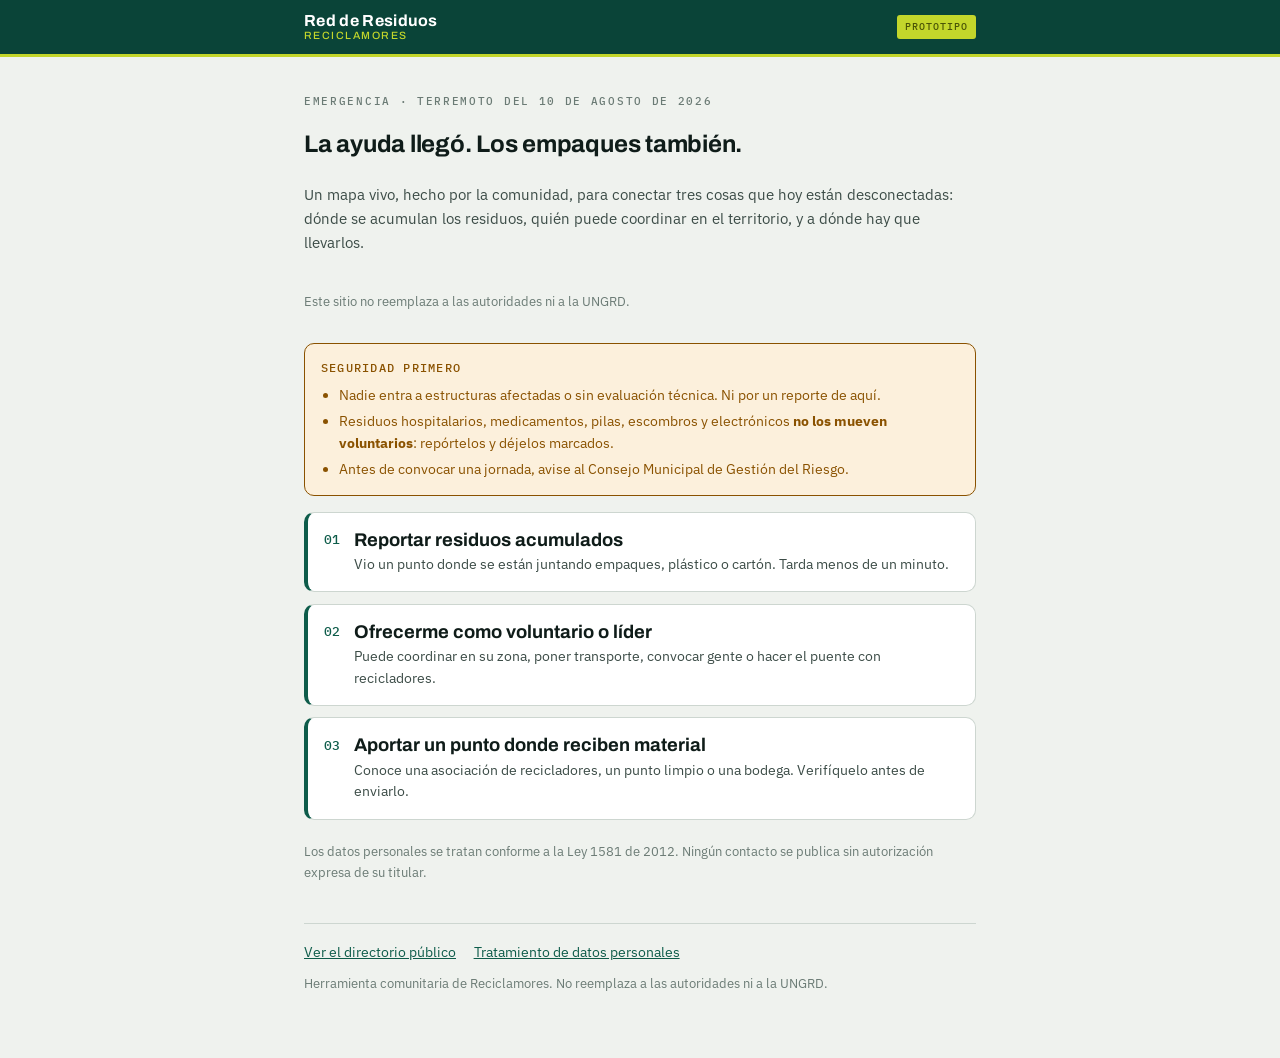
==== index.html @ b5115364 "Arreglar el acceso de los moderadores, y que la pagina pinte sin esperar a Google Nadie podia entrar" ====
<!doctype html>
<html lang="es">
<head>
<meta charset="utf-8">
<meta name="viewport" content="width=device-width, initial-scale=1">
<title>Red de Residuos</title>
<meta name="description" content="Reportar residuos acumulados tras el terremoto, ofrecerse como voluntario o aportar un punto donde reciben material. Chocó y departamentos vecinos.">
<meta name="color-scheme" content="light dark">
<link rel="preconnect" href="https://fonts.googleapis.com">
<link rel="preconnect" href="https://fonts.gstatic.com" crossorigin>
<!-- Las tipografías se cargan sin bloquear el pintado. Un <link rel=stylesheet>
     normal detiene la página hasta que responde el servidor de Google: medido
     con ese servidor inalcanzable, la pantalla se quedaba en blanco 12,5 s. En
     zona de emergencia con mala señal eso es una página muerta. Con media=print
     el navegador la baja en segundo plano y `onload` la activa al llegar; si no
     llega nunca, se ve con la tipografía del sistema y todo funciona igual. -->
<link rel="preload" as="style" href="https://fonts.googleapis.com/css2?family=Archivo:wght@500;600;700&family=IBM+Plex+Mono:wght@400;500&family=IBM+Plex+Sans:wght@400;500;600&display=swap">
<link rel="stylesheet" media="print" onload="this.media='all';this.onload=null"
      href="https://fonts.googleapis.com/css2?family=Archivo:wght@500;600;700&family=IBM+Plex+Mono:wght@400;500&family=IBM+Plex+Sans:wght@400;500;600&display=swap">
<noscript><link rel="stylesheet" href="https://fonts.googleapis.com/css2?family=Archivo:wght@500;600;700&family=IBM+Plex+Mono:wght@400;500&family=IBM+Plex+Sans:wght@400;500;600&display=swap"></noscript>
<link rel="stylesheet" href="estilos.css">
</head>
<body>

<header class="top">
  <div class="top-in">
    <div class="mark">Red de Residuos<span>Reciclamores</span></div>
    <div class="proto">Prototipo</div>
  </div>
</header>

<div class="wrap">

<!-- ============ HOME ============ -->
<section id="home" class="view on">
  <div class="intro">
    <p class="eyebrow">Emergencia · Terremoto del 10 de agosto de 2026</p>
    <h1>La ayuda llegó. Los empaques también.</h1>
    <p class="lede">Un mapa vivo, hecho por la comunidad, para conectar tres cosas que hoy están
      desconectadas: dónde se acumulan los residuos, quién puede coordinar en el territorio,
      y a dónde hay que llevarlos.</p>
    <p class="fine">Este sitio no reemplaza a las autoridades ni a la UNGRD.</p>
  </div>

  <div class="note note-warn" style="margin-bottom:1rem">
    <h3>Seguridad primero</h3>
    <ul>
      <li>Nadie entra a estructuras afectadas o sin evaluación técnica. Ni por un reporte de aquí.</li>
      <li>Residuos hospitalarios, medicamentos, pilas, escombros y electrónicos <strong>no los mueven
        voluntarios</strong>: repórtelos y déjelos marcados.</li>
      <li>Antes de convocar una jornada, avise al Consejo Municipal de Gestión del Riesgo.</li>
    </ul>
  </div>

  <div class="cards">
    <button class="card" onclick="go('f1')">
      <span class="card-n">01</span>
      <span>
        <h2>Reportar residuos acumulados</h2>
        <p>Vio un punto donde se están juntando empaques, plástico o cartón. Tarda menos de un minuto.</p>
      </span>
    </button>
    <button class="card" onclick="go('f2')">
      <span class="card-n">02</span>
      <span>
        <h2>Ofrecerme como voluntario o líder</h2>
        <p>Puede coordinar en su zona, poner transporte, convocar gente o hacer el puente con recicladores.</p>
      </span>
    </button>
    <button class="card" onclick="go('f3')">
      <span class="card-n">03</span>
      <span>
        <h2>Aportar un punto donde reciben material</h2>
        <p>Conoce una asociación de recicladores, un punto limpio o una bodega. Verifíquelo antes de enviarlo.</p>
      </span>
    </button>
  </div>

  <p class="fine" style="margin-top:1.4rem">
    Los datos personales se tratan conforme a la Ley 1581 de 2012. Ningún contacto se publica
    sin autorización expresa de su titular.
  </p>
</section>

<!-- ============ 1 · REPORTE ============ -->
<section id="f1" class="view">
  <button class="back" onclick="go('home')">← Volver</button>
  <p class="eyebrow">Hoja 1</p>
  <h1>¿Dónde se están acumulando?</h1>
  <p class="lede">Repórtelo solo si lo vio con sus propios ojos.</p>

  <form onsubmit="return done(event,'f1')">
    <div class="field gps">
      <label>Ubicación exacta <span class="req">*</span></label>
      <p class="hint">Párese lo más cerca posible del punto y pulse el botón.</p>
      <button type="button" class="gps-btn" onclick="locate()">Usar mi ubicación actual</button>
      <div class="gps-out" id="gpsout">Sin ubicación todavía</div>
    </div>

    <div class="field">
      <label for="r-dep">Departamento <span class="req">*</span></label>
      <select id="r-dep" required></select>
    </div>

    <div class="field">
      <label for="r-mun">Municipio <span class="req">*</span></label>
      <input type="text" id="r-mun" required placeholder="San José del Palmar">
    </div>

    <div class="field">
      <label for="r-ref">Barrio, vereda o punto de referencia</label>
      <input type="text" id="r-ref" placeholder="Cancha del barrio Las Palmas, al lado del acopio">
    </div>

    <div class="field">
      <label for="r-tipo">Tipo de residuo predominante <span class="req">*</span></label>
      <select id="r-tipo" required onchange="hazard()"></select>
    </div>

    <div class="note note-danger hidden" id="haz">
      <h3>Esto no lo mueven voluntarios</h3>
      <p style="margin:0">Este material exige un gestor autorizado. Repórtelo y déjelo señalizado,
        pero <strong>no organice una jornada para recogerlo</strong>.</p>
    </div>

    <div class="field">
      <label for="r-vol">Volumen aproximado</label>
      <select id="r-vol"></select>
    </div>

    <div class="field">
      <label for="r-riesgo">¿Hay riesgo sanitario? <span class="req">*</span></label>
      <p class="hint">Malos olores, plaga, agua estancada, cercanía a viviendas.</p>
      <select id="r-riesgo" required></select>
    </div>

    <div class="field">
      <label for="r-foto">Foto del punto</label>
      <p class="hint">Ayuda a calcular el volumen real y a evitar reportes duplicados.</p>
      <input type="file" id="r-foto" accept="image/*" capture="environment">
    </div>

    <div class="field">
      <label for="r-quien">Quién reporta</label>
      <input type="text" id="r-quien" placeholder="Nombre o colectivo">
    </div>

    <div class="field">
      <label for="r-wa">WhatsApp de contacto</label>
      <input type="tel" id="r-wa" placeholder="300 000 0000">
    </div>

    <div class="check">
      <input type="checkbox" id="r-cons">
      <label for="r-cons">Autorizo que mi contacto se publique junto al reporte para que
        me puedan escribir sobre este punto. Si no lo marca, su número solo lo verá el equipo de moderación.
        <a href="datos.html" target="_blank" rel="noopener">Cómo tratamos sus datos</a>.</label>
    </div>

    <div class="field">
      <label for="r-notas">Notas</label>
      <textarea id="r-notas" placeholder="Son bolsas de las donaciones. La comunidad ya las juntó en un punto, falta quién las recoja."></textarea>
    </div>

    <p class="fine">Al enviar, autoriza el tratamiento de sus datos para coordinar
    la respuesta a la emergencia, y su almacenamiento en servidores fuera de
    Colombia. Puede pedir que se borren cuando quiera.
    <a href="datos.html" target="_blank" rel="noopener">Leer el aviso completo</a>.</p>
    <button type="submit" class="submit">Enviar reporte</button>
  </form>
</section>

<!-- ============ 2 · VOLUNTARIOS ============ -->
<section id="f2" class="view">
  <button class="back" onclick="go('home')">← Volver</button>
  <p class="eyebrow">Hoja 2</p>
  <h1>¿Quién coordina en su territorio?</h1>
  <p class="lede">Personas y colectivos dispuestos a organizar la recogida en su zona.</p>

  <form onsubmit="return done(event,'f2')">
    <div class="field">
      <label for="v-nom">Nombre completo <span class="req">*</span></label>
      <input type="text" id="v-nom" required>
    </div>
    <div class="field">
      <label for="v-org">Organización o colectivo</label>
      <input type="text" id="v-org" placeholder="Si aplica">
    </div>
    <div class="field">
      <label for="v-dep">Departamento <span class="req">*</span></label>
      <select id="v-dep" required></select>
    </div>
    <div class="field">
      <label for="v-mun">Municipio <span class="req">*</span></label>
      <input type="text" id="v-mun" required>
    </div>
    <div class="field">
      <label for="v-zona">Zona o barrios que puede cubrir</label>
      <input type="text" id="v-zona" placeholder="Casco urbano y vereda La Italia">
    </div>
    <div class="field">
      <label for="v-rol">Rol que puede asumir <span class="req">*</span></label>
      <select id="v-rol" required></select>
    </div>
    <div class="field">
      <label for="v-disp">Disponibilidad</label>
      <select id="v-disp"></select>
    </div>
    <div class="field">
      <label for="v-veh">¿Tiene vehículo o forma de transportar material?</label>
      <select id="v-veh"></select>
    </div>
    <div class="field">
      <label for="v-wa">WhatsApp <span class="req">*</span></label>
      <input type="tel" id="v-wa" required placeholder="300 000 0000">
    </div>
    <div class="field">
      <label for="v-mail">Correo electrónico</label>
      <input type="email" id="v-mail">
    </div>
    <div class="field">
      <label for="v-red">Red social o enlace que permita verificarle</label>
      <p class="hint">Sirve para confirmar que la persona existe antes de conectarla con una comunidad.</p>
      <input type="text" id="v-red">
    </div>

    <div class="note note-warn">
      <h3>Antes de inscribirse</h3>
      <ul>
        <li>No entrará a estructuras afectadas ni a zonas sin evaluación técnica.</li>
        <li>No moverá residuos peligrosos, hospitalarios, electrónicos ni escombros.</li>
        <li>Guantes, calzado cerrado, hidratación y nunca solo. Coordine siempre con líderes locales reconocidos.</li>
      </ul>
    </div>
    <div class="check">
      <input type="checkbox" id="v-seg" required>
      <label for="v-seg"><strong>Leí y acepto las reglas de seguridad.</strong> <span class="req">*</span></label>
    </div>
    <div class="check">
      <input type="checkbox" id="v-cons">
      <label for="v-cons">Autorizo publicar mi contacto en el directorio público de la Red.
        Sin esta casilla, sus datos solo los ve el equipo de moderación.
        <a href="datos.html" target="_blank" rel="noopener">Cómo tratamos sus datos</a>.</label>
    </div>

    <p class="fine">Al enviar, autoriza el tratamiento de sus datos para coordinar
    la respuesta a la emergencia, y su almacenamiento en servidores fuera de
    Colombia. Puede pedir que se borren cuando quiera.
    <a href="datos.html" target="_blank" rel="noopener">Leer el aviso completo</a>.</p>
    <button type="submit" class="submit">Inscribirme</button>
  </form>
</section>

<!-- ============ 3 · DIRECTORIO ============ -->
<section id="f3" class="view">
  <button class="back" onclick="go('home')">← Volver</button>
  <p class="eyebrow">Hoja 3</p>
  <h1>¿A dónde llevar el material?</h1>
  <p class="lede">Asociaciones de recicladores, puntos limpios y gestores.</p>

  <div class="note note-plain" style="margin-top:1rem">
    <p style="margin:0">Antes de enviar este dato, <strong>llame y confirme</strong>. Un teléfono que
      no contesta le hace perder el viaje a un voluntario con un camión cargado.</p>
  </div>

  <form onsubmit="return done(event,'f3')">
    <div class="field">
      <label for="d-nom">Nombre del punto u organización <span class="req">*</span></label>
      <input type="text" id="d-nom" required placeholder="Asociación de Recicladores de Quibdó">
    </div>
    <div class="field">
      <label for="d-tipo">Tipo <span class="req">*</span></label>
      <select id="d-tipo" required></select>
    </div>
    <div class="field">
      <label for="d-dep">Departamento <span class="req">*</span></label>
      <select id="d-dep" required></select>
    </div>
    <div class="field">
      <label for="d-mun">Municipio <span class="req">*</span></label>
      <input type="text" id="d-mun" required>
    </div>
    <div class="field">
      <label for="d-dir">Dirección</label>
      <input type="text" id="d-dir">
    </div>
    <div class="field">
      <label for="d-si">Materiales que SÍ reciben <span class="req">*</span></label>
      <input type="text" id="d-si" required placeholder="PET, cartón, papel archivo, chatarra">
    </div>
    <div class="field">
      <label for="d-no">Materiales que NO reciben</label>
      <input type="text" id="d-no" placeholder="Icopor, vidrio roto, residuos peligrosos">
    </div>
    <div class="field">
      <label for="d-hor">Horario de atención</label>
      <input type="text" id="d-hor" placeholder="Lunes a sábado, 7:00 a.m. a 4:00 p.m.">
    </div>
    <div class="field">
      <label for="d-dom">¿Recogen a domicilio?</label>
      <select id="d-dom"></select>
    </div>
    <div class="field">
      <label for="d-per">Persona de contacto</label>
      <input type="text" id="d-per">
    </div>
    <div class="field">
      <label for="d-tel">Teléfono o WhatsApp <span class="req">*</span></label>
      <input type="tel" id="d-tel" required>
    </div>
    <div class="field">
      <label for="d-como">¿Cómo debe llegar el material?</label>
      <input type="text" id="d-como" placeholder="Limpio, seco y separado. El cartón, aplanado.">
    </div>
    <div class="check">
      <input type="checkbox" id="d-lla" required>
      <label for="d-lla"><strong>Llamé y confirmé que este punto sigue operando.</strong> <span class="req">*</span></label>
    </div>

    <p class="fine">Al enviar, autoriza el tratamiento de sus datos para coordinar
    la respuesta a la emergencia, y su almacenamiento en servidores fuera de
    Colombia. Puede pedir que se borren cuando quiera.
    <a href="datos.html" target="_blank" rel="noopener">Leer el aviso completo</a>.</p>
    <button type="submit" class="submit">Proponer al directorio</button>
  </form>
</section>

<!-- ============ RESULTADO ============ -->
<section id="done" class="view">
  <div id="resultado"></div>
  <button class="back" onclick="go('home')" style="margin-top:1rem">← Volver al inicio</button>
</section>

<footer class="pie">
  <a href="directorio.html">Ver el directorio público</a>
  <a href="datos.html">Tratamiento de datos personales</a>
  <p class="fine">Herramienta comunitaria de Reciclamores. No reemplaza a las
  autoridades ni a la UNGRD.</p>
</footer>

</div>

<script src="config.js"></script>
<script>
var LISTAS = {
  dep:["Chocó","Risaralda","Valle del Cauca","Caldas","Quindío","Antioquia","Cauca","Tolima",
       "Cundinamarca","Bogotá D.C.","Nariño","Huila","Otro"],
  tipo:["Plástico (botellas, empaques)","Icopor","Cartón y papel","Bolsas y plástico film","Vidrio",
        "Latas y metal","Ropa y textiles","Orgánicos / alimentos","Mezclado sin separar",
        "RAEE (electrónicos)","Peligrosos (pilas, medicamentos)","Escombros","Otro"],
  vol:["Menos de 1 m³ (unas pocas bolsas)","1 a 5 m³ (un camión pequeño)",
       "5 a 20 m³ (un camión grande)","Más de 20 m³","No sé calcularlo"],
  sino:["Sí","No","No sé"],
  rol:["Líder de zona","Voluntario de campo","Transporte / vehículo","Bodega o acopio temporal",
       "Comunicación y convocatoria","Contacto institucional","Otro"],
  gestor:["Asociación de recicladores","Reciclador de oficio independiente","Punto limpio / ECA",
          "Bodega de reciclaje","Gestor de RAEE","Compostaje","Empresa de aseo del municipio","Otro"],
  disp:["Tiempo completo","Medio tiempo","Solo fines de semana","Por jornadas puntuales","Solo apoyo remoto"]
};
var PELIGROSOS = ["RAEE (electrónicos)","Peligrosos (pilas, medicamentos)","Escombros"];
var PENDIENTE = 'redresiduos.pendiente';

function fill(id, list){
  var el = document.getElementById(id); if(!el) return;
  var html = '<option value="">Seleccione…</option>';
  for (var i=0;i<list.length;i++){ html += '<option>' + list[i] + '</option>'; }
  el.innerHTML = html;
}
fill('r-dep',LISTAS.dep); fill('r-tipo',LISTAS.tipo); fill('r-vol',LISTAS.vol);
fill('r-riesgo',LISTAS.sino);
fill('v-dep',LISTAS.dep); fill('v-rol',LISTAS.rol); fill('v-disp',LISTAS.disp);
fill('v-veh',LISTAS.sino);
fill('d-dep',LISTAS.dep); fill('d-tipo',LISTAS.gestor); fill('d-dom',LISTAS.sino);

function go(id){
  var v = document.querySelectorAll('.view');
  for (var i=0;i<v.length;i++){ v[i].classList.remove('on'); }
  document.getElementById(id).classList.add('on');
  window.scrollTo(0,0);
}

function hazard(){
  var t = document.getElementById('r-tipo').value;
  document.getElementById('haz').classList.toggle('hidden', PELIGROSOS.indexOf(t) < 0);
}

/* ---------- ubicación ---------- */
var coords = null;
function locate(){
  var out = document.getElementById('gpsout');
  if (!navigator.geolocation){
    out.textContent = 'Este teléfono no permite ubicación automática. Describa el punto de referencia con el mayor detalle posible.';
    return;
  }
  out.textContent = 'Buscando señal…';
  navigator.geolocation.getCurrentPosition(function(p){
    coords = { lat:p.coords.latitude, lon:p.coords.longitude, acc:Math.round(p.coords.accuracy) };
    out.textContent = coords.lat.toFixed(6) + ', ' + coords.lon.toFixed(6) + '  ·  ±' + coords.acc + ' m';
    out.classList.add('set');
  }, function(){
    out.textContent = 'No se pudo obtener la ubicación. Revise los permisos, o describa el punto de referencia con el mayor detalle posible.';
    out.classList.remove('set');
  }, { enableHighAccuracy:true, timeout:12000 });
}

/* ---------- foto ----------
   Se reduce en el teléfono antes de subirla. Una foto de cámara pesa varios MB
   y en zonas con mala conexión sencillamente no llega. */
function reducirFoto(archivo){
  return new Promise(function(resolve, reject){
    var lector = new FileReader();
    lector.onerror = function(){ reject(new Error('No se pudo leer la foto')); };
    lector.onload = function(){
      var img = new Image();
      img.onerror = function(){ reject(new Error('Formato de imagen no reconocido')); };
      img.onload = function(){
        var max = 1280;
        var escala = Math.min(1, max / Math.max(img.width, img.height));
        var lienzo = document.createElement('canvas');
        lienzo.width  = Math.round(img.width  * escala);
        lienzo.height = Math.round(img.height * escala);
        lienzo.getContext('2d').drawImage(img, 0, 0, lienzo.width, lienzo.height);
        lienzo.toBlob(function(blob){
          blob ? resolve(blob) : reject(new Error('No se pudo comprimir la foto'));
        }, 'image/jpeg', 0.7);
      };
      img.src = lector.result;
    };
    lector.readAsDataURL(archivo);
  });
}

function subirFoto(blob){
  var ruta = 'reportes/' + Date.now() + '-' + Math.random().toString(36).slice(2,10) + '.jpg';
  return fetch(SUPABASE_URL + '/storage/v1/object/fotos/' + ruta, {
    method:'POST',
    headers:{ 'apikey':SUPABASE_KEY, 'Authorization':'Bearer '+SUPABASE_KEY, 'Content-Type':'image/jpeg' },
    body: blob
  }).then(function(r){
    if (!r.ok) throw new Error('foto');
    return SUPABASE_URL + '/storage/v1/object/public/fotos/' + ruta;
  });
}

/* ---------- envío ---------- */
function llamar(funcion, datos){
  return fetch(SUPABASE_URL + '/rest/v1/rpc/' + funcion, {
    method:'POST',
    headers:{
      'apikey':SUPABASE_KEY,
      'Authorization':'Bearer ' + SUPABASE_KEY,
      'Content-Type':'application/json'
    },
    body: JSON.stringify({ p: datos })
  }).then(function(r){
    return r.text().then(function(texto){
      if (!r.ok) throw new Error(texto || ('HTTP ' + r.status));
      try { return JSON.parse(texto); } catch (e) { return texto; }
    });
  });
}

function val(id){ var e = document.getElementById(id); return e ? e.value : ''; }
function chk(id){ return document.getElementById(id).checked; }

function recoger(cual){
  if (cual === 'f1'){
    return { funcion:'crear_reporte', datos:{
      departamento: val('r-dep'),
      municipio: val('r-mun'),
      referencia: val('r-ref'),
      lat: coords ? coords.lat : null,
      lon: coords ? coords.lon : null,
      precision_m: coords ? coords.acc : null,
      tipo_residuo: val('r-tipo'),
      volumen: val('r-vol'),
      riesgo_sanitario: val('r-riesgo'),
      necesita_gestor: PELIGROSOS.indexOf(val('r-tipo')) > -1,
      notas: val('r-notas'),
      quien_reporta: val('r-quien'),
      whatsapp: val('r-wa'),
      publicar_contacto: chk('r-cons')
    }};
  }
  if (cual === 'f2'){
    return { funcion:'crear_voluntario', datos:{
      nombre: val('v-nom'),
      organizacion: val('v-org'),
      departamento: val('v-dep'),
      municipio: val('v-mun'),
      zona: val('v-zona'),
      rol: val('v-rol'),
      disponibilidad: val('v-disp'),
      tiene_vehiculo: val('v-veh'),
      whatsapp: val('v-wa'),
      correo: val('v-mail'),
      enlace_verificacion: val('v-red'),
      acepto_seguridad: chk('v-seg'),
      publicar_contacto: chk('v-cons')
    }};
  }
  return { funcion:'proponer_punto', datos:{
    nombre: val('d-nom'),
    tipo: val('d-tipo'),
    departamento: val('d-dep'),
    municipio: val('d-mun'),
    direccion: val('d-dir'),
    materiales_si: val('d-si'),
    materiales_no: val('d-no'),
    horario: val('d-hor'),
    recoge_domicilio: val('d-dom'),
    persona_contacto: val('d-per'),
    telefono: val('d-tel'),
    como_llega_material: val('d-como'),
    confirmado_por_llamada: chk('d-lla')
  }};
}

function done(ev, cual){
  ev.preventDefault();
  var boton = ev.target.querySelector('button[type=submit]');
  var textoOriginal = boton.textContent;
  boton.disabled = true;
  boton.textContent = 'Enviando…';

  var envio = recoger(cual);
  var foto = cual === 'f1' ? document.getElementById('r-foto') : null;

  var preparar = (foto && foto.files.length)
    ? reducirFoto(foto.files[0]).then(subirFoto).then(function(url){
        envio.datos.foto_url = url;
      }).catch(function(){
        // Perder la foto no debe costar el reporte entero: se envía sin ella.
        envio.datos.foto_url = null;
      })
    : Promise.resolve();

  preparar
    .then(function(){ return llamar(envio.funcion, envio.datos); })
    .then(function(id){
      localStorage.removeItem(PENDIENTE);
      mostrarExito(cual, id);
    })
    .catch(function(err){
      guardarPendiente(envio);
      mostrarError(err);
    })
    .then(function(){
      boton.disabled = false;
      boton.textContent = textoOriginal;
    });

  return false;
}

function mostrarExito(cual, id){
  var titulo, cuerpo;
  if (cual === 'f1'){
    titulo = 'Reporte recibido';
    cuerpo = 'Queda en estado <strong>Reportado</strong>. Aparecerá en el mapa público cuando el equipo lo revise.';
  } else if (cual === 'f2'){
    titulo = 'Inscripción recibida';
    cuerpo = 'Alguien del equipo le escribirá para confirmar. Sus datos <strong>no son públicos</strong> mientras tanto.';
  } else {
    titulo = 'Punto propuesto';
    cuerpo = 'Se verificará antes de publicarlo en el directorio.';
  }
  document.getElementById('resultado').innerHTML =
    '<div class="note note-ok"><h3>' + titulo + '</h3><p style="margin:0">' + cuerpo + '</p></div>' +
    '<p class="fine" style="margin-top:.9rem">Referencia: <code>' + String(id).replace(/"/g,'') + '</code></p>';
  go('done');
}

function mostrarError(err){
  document.getElementById('resultado').innerHTML =
    '<div class="note note-danger"><h3>No se pudo enviar</h3>' +
    '<p style="margin:0">Su reporte <strong>no llegó</strong>. Quedó guardado en este teléfono: ' +
    'vuelva a abrir esta página con señal y podrá reintentarlo desde el inicio.</p></div>' +
    '<p class="fine" style="margin-top:.9rem">Detalle técnico: ' +
    String(err && err.message ? err.message : err).slice(0,300) + '</p>';
  go('done');
}

/* ---------- lo que no se pudo enviar ---------- */
function guardarPendiente(envio){
  try { localStorage.setItem(PENDIENTE, JSON.stringify(envio)); } catch (e) {}
}

function revisarPendiente(){
  var crudo;
  try { crudo = localStorage.getItem(PENDIENTE); } catch (e) { return; }
  if (!crudo) return;
  var aviso = document.createElement('div');
  aviso.className = 'note note-warn';
  aviso.style.margin = '0 0 1rem';
  aviso.innerHTML = '<h3>Tiene un envío sin mandar</h3>' +
    '<p style="margin:0">Se guardó en este teléfono porque no había conexión.</p>';
  var boton = document.createElement('button');
  boton.className = 'gps-btn';
  boton.type = 'button';
  boton.textContent = 'Reintentar ahora';
  boton.onclick = function(){
    boton.disabled = true; boton.textContent = 'Enviando…';
    var envio = JSON.parse(crudo);
    llamar(envio.funcion, envio.datos).then(function(id){
      localStorage.removeItem(PENDIENTE);
      aviso.remove();
      mostrarExito(envio.funcion === 'crear_reporte' ? 'f1'
                 : envio.funcion === 'crear_voluntario' ? 'f2' : 'f3', id);
    }).catch(function(){
      boton.disabled = false;
      boton.textContent = 'Sigue sin conexión. Reintentar';
    });
  };
  aviso.appendChild(boton);
  var home = document.getElementById('home');
  home.insertBefore(aviso, home.firstChild);
}
revisarPendiente();
</script>

</body>
</html>
---- estilos.css ----
/* =====================================================================
   RED DE RESIDUOS DE LA EMERGENCIA · Reciclamores
   Estilos compartidos por index.html, directorio.html, datos.html
   y moderar.html.

   No hay compilación: es CSS a mano, servido tal cual.
   ===================================================================== */

:root{
  --paper:#EFF2EE; --surface:#FFFFFF; --surface-2:#E4E9E3;
  --ink:#0F1C19; --ink-2:#3C4C47; --ink-3:#6B7B75;
  --line:#CDD6D0; --line-strong:#A9B7B0;
  --deep:#0E5C4A; --deep-ink:#0A4438;
  --hivis:#C3D62B; --hivis-ink:#4A5406;
  --danger:#A81E14; --danger-bg:#FBE9E7;
  --warn:#8A5200; --warn-bg:#FCF0DC;
  --ok:#10633A; --ok-bg:#E2F0E7;
  --focus:#0E5C4A;
  --r:10px; --maxw:44rem;
}
@media (prefers-color-scheme:dark){
  :root:not([data-theme="light"]){
    --paper:#0B1513; --surface:#13201D; --surface-2:#1B2A26;
    --ink-3:#83978F;
    --line:#2A3A35; --line-strong:#3D504A;
    --deep:#4FB398; --deep-ink:#8ED4C0;
    --hivis:#C3D62B; --hivis-ink:#1A1F02;
    --danger:#FF9E94; --danger-bg:#33130F;
    --warn:#F0BE6B; --warn-bg:#2C1F08;
    --ok:#79D3A2; --ok-bg:#0D2618;
    --focus:#4FB398;
  }
}
:root[data-theme="dark"]{
  --paper:#0B1513; --surface:#13201D; --surface-2:#1B2A26;
  --ink:#E7EEE9; --ink-2:#B2C1BA; --ink-3:#83978F;
  --line:#2A3A35; --line-strong:#3D504A;
  --deep:#4FB398; --deep-ink:#8ED4C0;
  --hivis:#C3D62B; --hivis-ink:#1A1F02;
  --danger:#FF9E94; --danger-bg:#33130F;
  --warn:#F0BE6B; --warn-bg:#2C1F08;
  --ok:#79D3A2; --ok-bg:#0D2618;
  --focus:#4FB398;
}

*{box-sizing:border-box}
body{
  margin:0; background:var(--paper); color:var(--ink);
  font-family:"IBM Plex Sans",system-ui,-apple-system,Segoe UI,Roboto,sans-serif;
  font-size:16px; line-height:1.55; -webkit-text-size-adjust:100%;
}
.wrap{max-width:var(--maxw); margin:0 auto; padding:0 1rem 4rem}

/* ---------- header ---------- */
.top{
  position:sticky; top:0; z-index:20; background:var(--deep-ink);
  border-bottom:3px solid var(--hivis);
}
:root[data-theme="dark"] .top{background:#0A1A16}
@media (prefers-color-scheme:dark){:root:not([data-theme="light"]) .top{background:#0A1A16}}
.top-in{
  max-width:var(--maxw); margin:0 auto; padding:.7rem 1rem;
  display:flex; align-items:center; gap:.7rem; flex-wrap:wrap;
}
.mark{
  font-family:Archivo,system-ui,sans-serif; font-weight:700; font-size:1rem;
  letter-spacing:.02em; color:#fff; line-height:1.2;
}
.mark span{display:block; font-size:.66rem; font-weight:500; letter-spacing:.14em;
  text-transform:uppercase; color:var(--hivis)}
.proto{
  margin-left:auto; font-family:"IBM Plex Mono",monospace; font-size:.62rem;
  letter-spacing:.1em; text-transform:uppercase;
  background:var(--hivis); color:var(--hivis-ink);
  padding:.25rem .5rem; border-radius:3px; font-weight:500;
}

/* ---------- type ---------- */
h1,h2,h3{font-family:Archivo,system-ui,sans-serif; text-wrap:balance; margin:0}
h1{font-size:1.5rem; font-weight:700; line-height:1.2; letter-spacing:-.01em}
h2{font-size:1.15rem; font-weight:700; line-height:1.25}
.eyebrow{
  font-family:"IBM Plex Mono",monospace; font-size:.66rem; letter-spacing:.16em;
  text-transform:uppercase; color:var(--ink-3); font-weight:500;
}
.lede{color:var(--ink-2); font-size:.95rem}
.fine{font-size:.82rem; color:var(--ink-3)}

/* ---------- home ---------- */
.intro{padding:1.6rem 0 1.1rem; display:flex; flex-direction:column; gap:.6rem}
.cards{display:flex; flex-direction:column; gap:.7rem; margin-top:.4rem}
.card{
  display:flex; gap:.9rem; align-items:flex-start; width:100%; text-align:left;
  background:var(--surface); border:1px solid var(--line); border-left:4px solid var(--deep);
  border-radius:var(--r); padding:1rem; cursor:pointer; color:inherit;
  font:inherit; transition:border-color .12s, transform .12s;
}
.card:hover{border-color:var(--line-strong); border-left-color:var(--hivis)}
.card:active{transform:translateY(1px)}
.card-n{
  font-family:"IBM Plex Mono",monospace; font-size:.8rem; font-weight:500;
  color:var(--deep); flex:none; padding-top:.1rem;
}
.card h2{margin-bottom:.15rem}
.card p{margin:0; font-size:.87rem; color:var(--ink-2)}

/* ---------- notices ---------- */
.note{
  border-radius:var(--r); padding:.85rem 1rem; font-size:.87rem;
  border:1px solid; display:flex; flex-direction:column; gap:.4rem;
}
.note h3{font-size:.78rem; letter-spacing:.1em; text-transform:uppercase; font-family:"IBM Plex Mono",monospace; font-weight:500}
.note ul{margin:.1rem 0 0; padding-left:1.1rem; display:flex; flex-direction:column; gap:.3rem}
.note-warn{background:var(--warn-bg); border-color:var(--warn); color:var(--warn)}
.note-danger{background:var(--danger-bg); border-color:var(--danger); color:var(--danger)}
.note-ok{background:var(--ok-bg); border-color:var(--ok); color:var(--ok)}
.note-plain{background:var(--surface-2); border-color:var(--line); color:var(--ink-2)}
.note strong{color:inherit}

/* ---------- forms ---------- */
.view{display:none}
.view.on{display:block}
.back{
  background:none; border:none; color:var(--deep); font:inherit; font-size:.85rem;
  padding:.9rem 0 .3rem; cursor:pointer; display:flex; align-items:center; gap:.35rem;
}
form{display:flex; flex-direction:column; gap:1.05rem; margin-top:1.1rem}
.field{display:flex; flex-direction:column; gap:.35rem}
label{font-weight:600; font-size:.88rem; line-height:1.35}
.hint{font-size:.78rem; color:var(--ink-3)}
.req{color:var(--danger); font-weight:400}
input[type=text],input[type=tel],input[type=email],input[type=date],select,textarea{
  width:100%; padding:.7rem .75rem; font:inherit; font-size:1rem;
  background:var(--surface); color:var(--ink);
  border:1px solid var(--line-strong); border-radius:8px;
}
textarea{min-height:5rem; resize:vertical}
input:focus-visible,select:focus-visible,textarea:focus-visible,button:focus-visible{
  outline:3px solid var(--focus); outline-offset:2px;
}
.check{
  display:flex; gap:.6rem; align-items:flex-start; background:var(--surface-2);
  border:1px solid var(--line); border-radius:var(--r); padding:.8rem;
}
.check input{margin-top:.25rem; width:1.15rem; height:1.15rem; flex:none; accent-color:var(--deep)}
.check label{font-weight:400; font-size:.85rem}

/* GPS */
.gps{display:flex; flex-direction:column; gap:.5rem}
.gps-btn{
  display:flex; align-items:center; justify-content:center; gap:.5rem;
  background:var(--hivis); color:var(--hivis-ink); border:none; border-radius:8px;
  padding:.95rem; font-family:Archivo,sans-serif; font-weight:700; font-size:.95rem;
  cursor:pointer; letter-spacing:.01em;
}
.gps-out{
  font-family:"IBM Plex Mono",monospace; font-size:.85rem; font-variant-numeric:tabular-nums;
  background:var(--surface-2); border:1px dashed var(--line-strong); border-radius:8px;
  padding:.7rem; color:var(--ink-2); word-break:break-all;
}
.gps-out.set{border-style:solid; border-color:var(--ok); color:var(--ok); background:var(--ok-bg)}

.submit{
  background:var(--deep); color:#fff; border:none; border-radius:8px; padding:1rem;
  font-family:Archivo,sans-serif; font-weight:700; font-size:1rem; cursor:pointer;
}
:root[data-theme="dark"] .submit{color:#06120F}
@media (prefers-color-scheme:dark){:root:not([data-theme="light"]) .submit{color:#06120F}}
.submit:active{transform:translateY(1px)}

/* result */
.rowout{
  background:var(--surface); border:1px solid var(--line); border-radius:var(--r);
  overflow-x:auto; margin-top:.9rem;
}
table{border-collapse:collapse; font-size:.8rem; width:100%}
th,td{text-align:left; padding:.5rem .7rem; border-bottom:1px solid var(--line); vertical-align:top}
th{font-family:"IBM Plex Mono",monospace; font-weight:500; font-size:.68rem; letter-spacing:.06em;
   text-transform:uppercase; color:var(--ink-3); white-space:nowrap}
td{color:var(--ink)}
tr:last-child th,tr:last-child td{border-bottom:none}

.hidden{display:none}
@media (prefers-reduced-motion:reduce){*{transition:none!important}}

/* =====================================================================
   A PARTIR DE AQUÍ: pantallas añadidas después del prototipo
   (directorio público, aviso de datos, moderación)
   ===================================================================== */

/* ---------- pie y navegación entre páginas ---------- */
.pie{
  margin-top:2.5rem; padding-top:1.1rem; border-top:1px solid var(--line);
  display:flex; flex-wrap:wrap; gap:.4rem 1.1rem; align-items:baseline;
}
.pie a{color:var(--deep); font-size:.85rem}
.pie .fine{width:100%; margin:.3rem 0 0}
.volver{
  display:inline-flex; align-items:center; gap:.35rem; color:var(--deep);
  font-size:.85rem; text-decoration:none; padding:.9rem 0 .3rem;
}
.volver:hover{text-decoration:underline}

/* ---------- prosa larga (aviso de datos) ---------- */
.prosa{max-width:38rem}
.prosa h2{margin:2rem 0 .5rem}
.prosa h3{font-size:.95rem; margin:1.3rem 0 .3rem}
.prosa p,.prosa li{font-size:.92rem; color:var(--ink-2)}
.prosa ul,.prosa ol{padding-left:1.2rem; display:flex; flex-direction:column; gap:.45rem}
.prosa a{color:var(--deep)}
.prosa dl{margin:.6rem 0; display:flex; flex-direction:column; gap:.7rem}
.prosa dt{font-weight:600; font-size:.88rem; color:var(--ink)}
.prosa dd{margin:.15rem 0 0; font-size:.9rem; color:var(--ink-2)}
.indice{
  background:var(--surface-2); border:1px solid var(--line); border-radius:var(--r);
  padding:.9rem 1rem; margin:1.2rem 0;
}
.indice ol{margin:.4rem 0 0; gap:.25rem}
.indice li{font-size:.87rem}

/* ---------- pestañas ---------- */
.tabs{
  display:flex; gap:.3rem; margin:1.2rem 0 .2rem; overflow-x:auto;
  border-bottom:1px solid var(--line); padding-bottom:0;
}
.tab{
  background:none; border:none; border-bottom:3px solid transparent;
  font:inherit; font-size:.87rem; font-weight:600; color:var(--ink-3);
  padding:.6rem .7rem; cursor:pointer; white-space:nowrap;
}
.tab[aria-selected="true"]{color:var(--ink); border-bottom-color:var(--hivis)}
.tab .n{
  font-family:"IBM Plex Mono",monospace; font-size:.72rem; font-weight:500;
  background:var(--surface-2); color:var(--ink-2);
  padding:.05rem .35rem; border-radius:99px; margin-left:.3rem;
}

/* ---------- filtros ---------- */
.filtros{
  display:flex; flex-wrap:wrap; gap:.6rem; margin:1.1rem 0;
}
.filtros .field{flex:1 1 11rem; gap:.25rem}
.filtros label{font-size:.75rem; font-family:"IBM Plex Mono",monospace;
  letter-spacing:.06em; text-transform:uppercase; color:var(--ink-3); font-weight:500}
.filtros select,.filtros input{padding:.55rem .6rem; font-size:.92rem}

/* ---------- fichas de resultado ---------- */
.lista{display:flex; flex-direction:column; gap:.7rem; margin-top:1rem; min-width:0}
.ficha{
  background:var(--surface); border:1px solid var(--line); border-radius:var(--r);
  border-left:4px solid var(--line-strong); padding:.95rem 1rem;
  min-width:0; overflow-wrap:break-word;
}
.ficha.pendiente{border-left-color:var(--warn)}
.ficha.publicada{border-left-color:var(--ok)}
.ficha.peligro{border-left-color:var(--danger)}
.ficha h3{font-size:1rem; margin-bottom:.15rem}
.ficha-meta{
  font-family:"IBM Plex Mono",monospace; font-size:.72rem; letter-spacing:.05em;
  color:var(--ink-3); text-transform:uppercase; margin-bottom:.45rem;
}
.ficha dl{
  /* `minmax(0,1fr)` y no `1fr`: sin esto, una palabra larga sin espacios
     (un enlace pegado, un texto escrito de corrido) ensancha la rejilla
     y empuja la página entera a lo ancho en un teléfono. */
  display:grid; grid-template-columns:auto minmax(0,1fr); gap:.25rem .8rem;
  margin:.5rem 0 0; font-size:.85rem;
}
.ficha dt{color:var(--ink-3); white-space:nowrap}
.ficha dd{margin:0; color:var(--ink); overflow-wrap:anywhere; min-width:0}
.ficha .acciones{
  display:flex; flex-wrap:wrap; gap:.5rem; margin-top:.85rem;
  padding-top:.75rem; border-top:1px solid var(--line);
}
.ficha img{
  max-width:100%; border-radius:8px; margin-top:.6rem; border:1px solid var(--line);
}

/* ---------- etiquetas ---------- */
.pill{
  display:inline-block; font-family:"IBM Plex Mono",monospace; font-size:.66rem;
  letter-spacing:.08em; text-transform:uppercase; font-weight:500;
  padding:.18rem .45rem; border-radius:3px; border:1px solid;
  background:var(--surface-2); border-color:var(--line); color:var(--ink-2);
}
.pill-ok{background:var(--ok-bg); border-color:var(--ok); color:var(--ok)}
.pill-warn{background:var(--warn-bg); border-color:var(--warn); color:var(--warn)}
.pill-danger{background:var(--danger-bg); border-color:var(--danger); color:var(--danger)}

/* ---------- botones secundarios ---------- */
.btn{
  font:inherit; font-size:.85rem; font-weight:600; cursor:pointer;
  border-radius:8px; padding:.55rem .85rem; border:1px solid var(--line-strong);
  background:var(--surface); color:var(--ink);
}
.btn:hover{border-color:var(--deep)}
.btn:disabled{opacity:.5; cursor:default}
.btn-ok{background:var(--deep); border-color:var(--deep); color:#fff}
:root[data-theme="dark"] .btn-ok{color:#06120F}
@media (prefers-color-scheme:dark){:root:not([data-theme="light"]) .btn-ok{color:#06120F}}
.btn-danger{border-color:var(--danger); color:var(--danger)}

/* ---------- estados vacíos y de carga ---------- */
.vacio{
  text-align:center; padding:2.5rem 1rem; color:var(--ink-3); font-size:.9rem;
  border:1px dashed var(--line-strong); border-radius:var(--r); margin-top:1rem;
}
.cargando{color:var(--ink-3); font-size:.88rem; padding:1.4rem 0}

/* ---------- caja de acceso ---------- */
.acceso{
  background:var(--surface); border:1px solid var(--line); border-radius:var(--r);
  padding:1.3rem; margin-top:1.4rem; display:flex; flex-direction:column; gap:.9rem;
}
.sesion{
  display:flex; flex-wrap:wrap; align-items:center; gap:.6rem;
  font-size:.82rem; color:var(--ink-3); margin-top:.9rem;
}
.sesion .quien{font-family:"IBM Plex Mono",monospace; color:var(--ink-2)}
.sesion button{margin-left:auto}
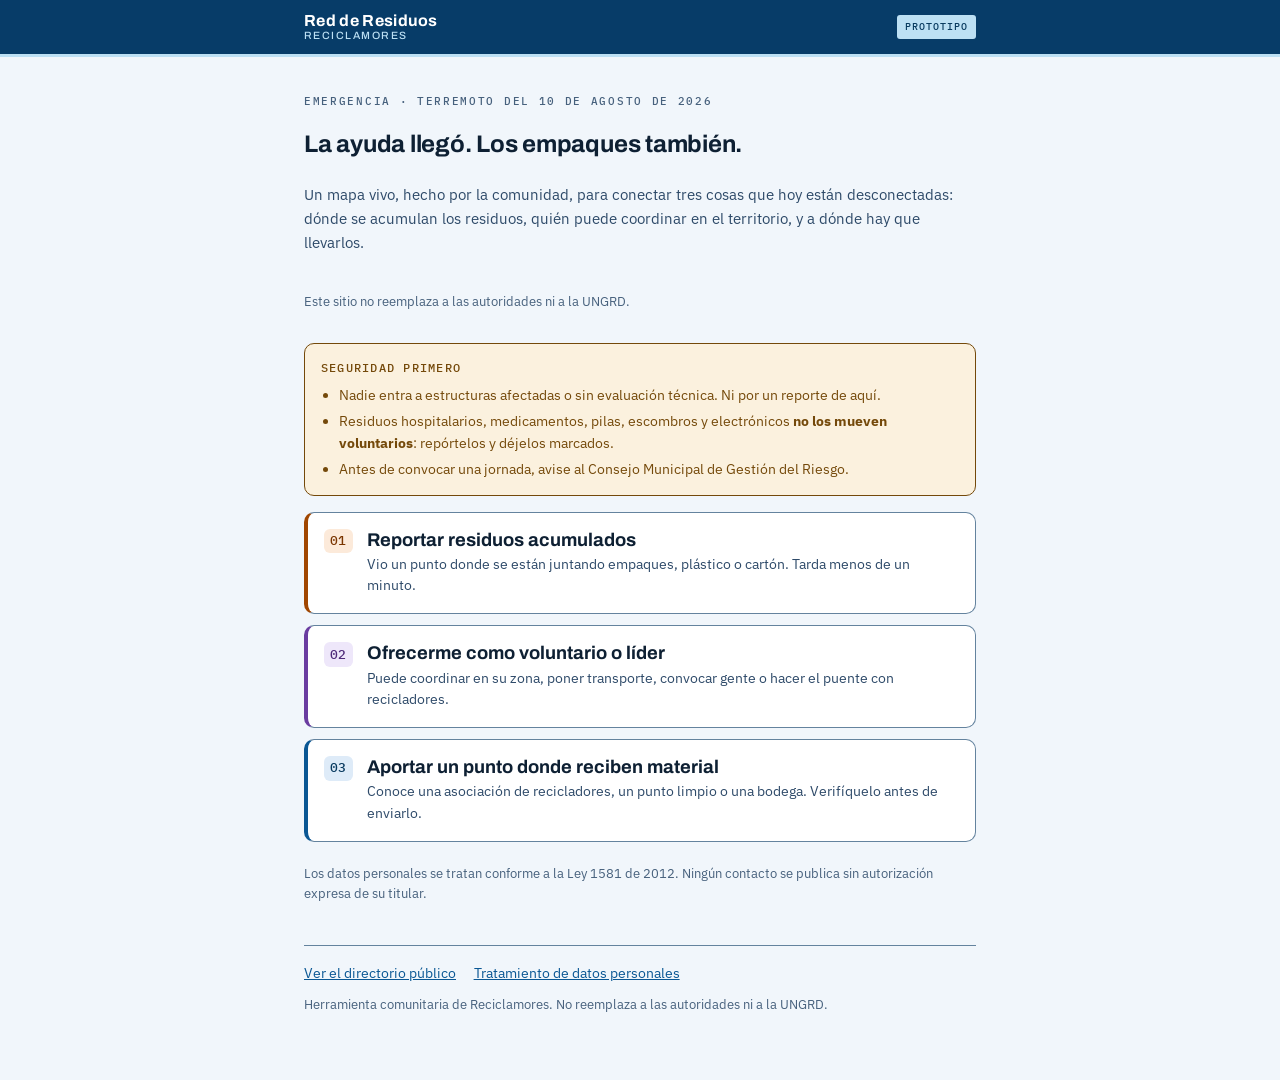
==== commit a08da772: "Pantalla de moderacion con estados, edicion y borrado, y un color por tipo La bandeja distingue ahor" ====
--- a/index.html
+++ b/index.html
@@ -53,21 +53,21 @@
   </div>
 
   <div class="cards">
-    <button class="card" onclick="go('f1')">
+    <button class="card t-reportes" onclick="go('f1')">
       <span class="card-n">01</span>
       <span>
         <h2>Reportar residuos acumulados</h2>
         <p>Vio un punto donde se están juntando empaques, plástico o cartón. Tarda menos de un minuto.</p>
       </span>
     </button>
-    <button class="card" onclick="go('f2')">
+    <button class="card t-voluntarios" onclick="go('f2')">
       <span class="card-n">02</span>
       <span>
         <h2>Ofrecerme como voluntario o líder</h2>
         <p>Puede coordinar en su zona, poner transporte, convocar gente o hacer el puente con recicladores.</p>
       </span>
     </button>
-    <button class="card" onclick="go('f3')">
+    <button class="card t-puntos" onclick="go('f3')">
       <span class="card-n">03</span>
       <span>
         <h2>Aportar un punto donde reciben material</h2>
@@ -86,6 +86,7 @@
 <section id="f1" class="view">
   <button class="back" onclick="go('home')">← Volver</button>
   <p class="eyebrow">Hoja 1</p>
+  <p class="cinta t-reportes">Residuos señalados</p>
   <h1>¿Dónde se están acumulando?</h1>
   <p class="lede">Repórtelo solo si lo vio con sus propios ojos.</p>
 
@@ -174,6 +175,7 @@
 <section id="f2" class="view">
   <button class="back" onclick="go('home')">← Volver</button>
   <p class="eyebrow">Hoja 2</p>
+  <p class="cinta t-voluntarios">Quién coordina</p>
   <h1>¿Quién coordina en su territorio?</h1>
   <p class="lede">Personas y colectivos dispuestos a organizar la recogida en su zona.</p>
 
@@ -255,6 +257,7 @@
 <section id="f3" class="view">
   <button class="back" onclick="go('home')">← Volver</button>
   <p class="eyebrow">Hoja 3</p>
+  <p class="cinta t-puntos">Dónde llevarlo</p>
   <h1>¿A dónde llevar el material?</h1>
   <p class="lede">Asociaciones de recicladores, puntos limpios y gestores.</p>
 
--- a/estilos.css
+++ b/estilos.css
@@ -6,41 +6,86 @@
    No hay compilación: es CSS a mano, servido tal cual.
    ===================================================================== */
 
+/* =====================================================================
+   PALETA
+   Blanco, azul y pasteles.
+
+   REGLA QUE NO SE PUEDE ROMPER: los tres bloques de abajo definen
+   EXACTAMENTE los mismos tokens. La versión anterior olvidaba `--ink` e
+   `--ink-2` en el bloque de la media query, así que en un móvil puesto en
+   modo oscuro el texto quedaba casi negro sobre fondo casi negro: el
+   titular medía 1,06:1 de contraste, o sea invisible. Hay una prueba en
+   pruebas/navegador.mjs que compara los tres juegos de tokens para que no
+   vuelva a pasar.
+
+   Todo el texto llega al mínimo de la norma de accesibilidad (4,5:1, y
+   3:1 en los titulares grandes) en los dos modos. Se comprueba solo.
+   ===================================================================== */
 :root{
-  --paper:#EFF2EE; --surface:#FFFFFF; --surface-2:#E4E9E3;
-  --ink:#0F1C19; --ink-2:#3C4C47; --ink-3:#6B7B75;
-  --line:#CDD6D0; --line-strong:#A9B7B0;
-  --deep:#0E5C4A; --deep-ink:#0A4438;
-  --hivis:#C3D62B; --hivis-ink:#4A5406;
-  --danger:#A81E14; --danger-bg:#FBE9E7;
-  --warn:#8A5200; --warn-bg:#FCF0DC;
-  --ok:#10633A; --ok-bg:#E2F0E7;
-  --focus:#0E5C4A;
+  /* fondos */
+  --paper:#F1F6FB; --surface:#FFFFFF; --surface-2:#E3EDF7;
+  /* texto */
+  --ink:#0E2033; --ink-2:#2E4A69; --ink-3:#47617D;
+  /* líneas: `--line` separa por dentro, `--line-strong` dibuja el borde
+     de lo que es una pieza (tarjeta, ficha, campo). */
+  --line:#B8CEE0; --line-strong:#64839E;
+  /* azul de marca */
+  --deep:#0A5794; --deep-ink:#073C68;
+  --sobre-deep:#FFFFFF; --sobre-deep-ink:#FFFFFF;
+  /* pastel de acento: relleno claro, texto oscuro encima */
+  --hivis:#BCE0F4; --hivis-ink:#083A5F;
+  /* estados */
+  --danger:#9E2018; --danger-bg:#FCEBE9;
+  --warn:#74490A;   --warn-bg:#FBF1DE;
+  --ok:#0C6543;     --ok-bg:#E2F3EB;
+  --focus:#0A5794;
+
+  /* UN COLOR POR TIPO. El mismo en el formulario, en el directorio y en la
+     moderación: si un reporte es ámbar en un sitio, es ámbar en los tres.
+     `--t-*-ink` es el texto que va sobre `--t-*-bg`, no sobre el papel. */
+  --t-rep:#A04600; --t-rep-bg:#FCEADA; --t-rep-ink:#7A3500;
+  --t-vol:#6A3CA0; --t-vol-bg:#EEE7FA; --t-vol-ink:#4E2A79;
+  --t-pun:#0A5794; --t-pun-bg:#DEEBF8; --t-pun-ink:#083A5F;
+
   --r:10px; --maxw:44rem;
 }
+
+/* Modo oscuro del sistema. Mismos tokens que arriba, sin faltar ninguno. */
 @media (prefers-color-scheme:dark){
   :root:not([data-theme="light"]){
-    --paper:#0B1513; --surface:#13201D; --surface-2:#1B2A26;
-    --ink-3:#83978F;
-    --line:#2A3A35; --line-strong:#3D504A;
-    --deep:#4FB398; --deep-ink:#8ED4C0;
-    --hivis:#C3D62B; --hivis-ink:#1A1F02;
-    --danger:#FF9E94; --danger-bg:#33130F;
-    --warn:#F0BE6B; --warn-bg:#2C1F08;
-    --ok:#79D3A2; --ok-bg:#0D2618;
-    --focus:#4FB398;
+    --paper:#0B1621; --surface:#12222F; --surface-2:#1A2E3E;
+    --ink:#E9F2F9; --ink-2:#BCCDDC; --ink-3:#97ADC0;
+    --line:#2C4256; --line-strong:#5A7B96;
+    --deep:#7BC3F1; --deep-ink:#081924;
+    --sobre-deep:#04121C; --sobre-deep-ink:#E9F2F9;
+    --hivis:#8ED2F4; --hivis-ink:#042031;
+    --danger:#FFA79D; --danger-bg:#3A1611;
+    --warn:#F2C273;   --warn-bg:#33250B;
+    --ok:#84D8AB;     --ok-bg:#0B2A1C;
+    --focus:#7BC3F1;
+    --t-rep:#F2A96A; --t-rep-bg:#33200C; --t-rep-ink:#F7C79A;
+    --t-vol:#C6A8F2; --t-vol-bg:#251A38; --t-vol-ink:#D8C3F7;
+    --t-pun:#7BC3F1; --t-pun-bg:#0E2637; --t-pun-ink:#A9D8F6;
+    --r:10px; --maxw:44rem;
   }
 }
+
+/* Modo oscuro elegido a mano. Idéntico al de arriba. */
 :root[data-theme="dark"]{
-  --paper:#0B1513; --surface:#13201D; --surface-2:#1B2A26;
-  --ink:#E7EEE9; --ink-2:#B2C1BA; --ink-3:#83978F;
-  --line:#2A3A35; --line-strong:#3D504A;
-  --deep:#4FB398; --deep-ink:#8ED4C0;
-  --hivis:#C3D62B; --hivis-ink:#1A1F02;
-  --danger:#FF9E94; --danger-bg:#33130F;
-  --warn:#F0BE6B; --warn-bg:#2C1F08;
-  --ok:#79D3A2; --ok-bg:#0D2618;
-  --focus:#4FB398;
+  --paper:#0B1621; --surface:#12222F; --surface-2:#1A2E3E;
+  --ink:#E9F2F9; --ink-2:#BCCDDC; --ink-3:#97ADC0;
+  --line:#2C4256; --line-strong:#5A7B96;
+  --deep:#7BC3F1; --deep-ink:#081924;
+  --sobre-deep:#04121C; --sobre-deep-ink:#E9F2F9;
+  --hivis:#8ED2F4; --hivis-ink:#042031;
+  --danger:#FFA79D; --danger-bg:#3A1611;
+  --warn:#F2C273;   --warn-bg:#33250B;
+  --ok:#84D8AB;     --ok-bg:#0B2A1C;
+  --focus:#7BC3F1;
+  --t-rep:#F2A96A; --t-rep-bg:#33200C; --t-rep-ink:#F7C79A;
+  --t-vol:#C6A8F2; --t-vol-bg:#251A38; --t-vol-ink:#D8C3F7;
+  --t-pun:#7BC3F1; --t-pun-bg:#0E2637; --t-pun-ink:#A9D8F6;
+  --r:10px; --maxw:44rem;
 }
 
 *{box-sizing:border-box}
@@ -56,15 +101,13 @@
   position:sticky; top:0; z-index:20; background:var(--deep-ink);
   border-bottom:3px solid var(--hivis);
 }
-:root[data-theme="dark"] .top{background:#0A1A16}
-@media (prefers-color-scheme:dark){:root:not([data-theme="light"]) .top{background:#0A1A16}}
 .top-in{
   max-width:var(--maxw); margin:0 auto; padding:.7rem 1rem;
   display:flex; align-items:center; gap:.7rem; flex-wrap:wrap;
 }
 .mark{
   font-family:Archivo,system-ui,sans-serif; font-weight:700; font-size:1rem;
-  letter-spacing:.02em; color:#fff; line-height:1.2;
+  letter-spacing:.02em; color:var(--sobre-deep-ink); line-height:1.2;
 }
 .mark span{display:block; font-size:.66rem; font-weight:500; letter-spacing:.14em;
   text-transform:uppercase; color:var(--hivis)}
@@ -91,7 +134,7 @@
 .cards{display:flex; flex-direction:column; gap:.7rem; margin-top:.4rem}
 .card{
   display:flex; gap:.9rem; align-items:flex-start; width:100%; text-align:left;
-  background:var(--surface); border:1px solid var(--line); border-left:4px solid var(--deep);
+  background:var(--surface); border:1px solid var(--line-strong); border-left:4px solid var(--deep);
   border-radius:var(--r); padding:1rem; cursor:pointer; color:inherit;
   font:inherit; transition:border-color .12s, transform .12s;
 }
@@ -114,7 +157,7 @@
 .note-warn{background:var(--warn-bg); border-color:var(--warn); color:var(--warn)}
 .note-danger{background:var(--danger-bg); border-color:var(--danger); color:var(--danger)}
 .note-ok{background:var(--ok-bg); border-color:var(--ok); color:var(--ok)}
-.note-plain{background:var(--surface-2); border-color:var(--line); color:var(--ink-2)}
+.note-plain{background:var(--surface-2); border-color:var(--line-strong); color:var(--ink-2)}
 .note strong{color:inherit}
 
 /* ---------- forms ---------- */
@@ -140,7 +183,7 @@
 }
 .check{
   display:flex; gap:.6rem; align-items:flex-start; background:var(--surface-2);
-  border:1px solid var(--line); border-radius:var(--r); padding:.8rem;
+  border:1px solid var(--line-strong); border-radius:var(--r); padding:.8rem;
 }
 .check input{margin-top:.25rem; width:1.15rem; height:1.15rem; flex:none; accent-color:var(--deep)}
 .check label{font-weight:400; font-size:.85rem}
@@ -161,16 +204,14 @@
 .gps-out.set{border-style:solid; border-color:var(--ok); color:var(--ok); background:var(--ok-bg)}
 
 .submit{
-  background:var(--deep); color:#fff; border:none; border-radius:8px; padding:1rem;
+  background:var(--deep); color:var(--sobre-deep); border:none; border-radius:8px; padding:1rem;
   font-family:Archivo,sans-serif; font-weight:700; font-size:1rem; cursor:pointer;
 }
-:root[data-theme="dark"] .submit{color:#06120F}
-@media (prefers-color-scheme:dark){:root:not([data-theme="light"]) .submit{color:#06120F}}
 .submit:active{transform:translateY(1px)}
 
 /* result */
 .rowout{
-  background:var(--surface); border:1px solid var(--line); border-radius:var(--r);
+  background:var(--surface); border:1px solid var(--line-strong); border-radius:var(--r);
   overflow-x:auto; margin-top:.9rem;
 }
 table{border-collapse:collapse; font-size:.8rem; width:100%}
@@ -190,7 +231,7 @@
 
 /* ---------- pie y navegación entre páginas ---------- */
 .pie{
-  margin-top:2.5rem; padding-top:1.1rem; border-top:1px solid var(--line);
+  margin-top:2.5rem; padding-top:1.1rem; border-top:1px solid var(--line-strong);
   display:flex; flex-wrap:wrap; gap:.4rem 1.1rem; align-items:baseline;
 }
 .pie a{color:var(--deep); font-size:.85rem}
@@ -212,7 +253,7 @@
 .prosa dt{font-weight:600; font-size:.88rem; color:var(--ink)}
 .prosa dd{margin:.15rem 0 0; font-size:.9rem; color:var(--ink-2)}
 .indice{
-  background:var(--surface-2); border:1px solid var(--line); border-radius:var(--r);
+  background:var(--surface-2); border:1px solid var(--line-strong); border-radius:var(--r);
   padding:.9rem 1rem; margin:1.2rem 0;
 }
 .indice ol{margin:.4rem 0 0; gap:.25rem}
@@ -221,7 +262,7 @@
 /* ---------- pestañas ---------- */
 .tabs{
   display:flex; gap:.3rem; margin:1.2rem 0 .2rem; overflow-x:auto;
-  border-bottom:1px solid var(--line); padding-bottom:0;
+  border-bottom:1px solid var(--line-strong); padding-bottom:0;
 }
 .tab{
   background:none; border:none; border-bottom:3px solid transparent;
@@ -247,7 +288,7 @@
 /* ---------- fichas de resultado ---------- */
 .lista{display:flex; flex-direction:column; gap:.7rem; margin-top:1rem; min-width:0}
 .ficha{
-  background:var(--surface); border:1px solid var(--line); border-radius:var(--r);
+  background:var(--surface); border:1px solid var(--line-strong); border-radius:var(--r);
   border-left:4px solid var(--line-strong); padding:.95rem 1rem;
   min-width:0; overflow-wrap:break-word;
 }
@@ -295,9 +336,7 @@
 }
 .btn:hover{border-color:var(--deep)}
 .btn:disabled{opacity:.5; cursor:default}
-.btn-ok{background:var(--deep); border-color:var(--deep); color:#fff}
-:root[data-theme="dark"] .btn-ok{color:#06120F}
-@media (prefers-color-scheme:dark){:root:not([data-theme="light"]) .btn-ok{color:#06120F}}
+.btn-ok{background:var(--deep); border-color:var(--deep); color:var(--sobre-deep)}
 .btn-danger{border-color:var(--danger); color:var(--danger)}
 
 /* ---------- estados vacíos y de carga ---------- */
@@ -309,7 +348,7 @@
 
 /* ---------- caja de acceso ---------- */
 .acceso{
-  background:var(--surface); border:1px solid var(--line); border-radius:var(--r);
+  background:var(--surface); border:1px solid var(--line-strong); border-radius:var(--r);
   padding:1.3rem; margin-top:1.4rem; display:flex; flex-direction:column; gap:.9rem;
 }
 .sesion{
@@ -318,3 +357,43 @@
 }
 .sesion .quien{font-family:"IBM Plex Mono",monospace; color:var(--ink-2)}
 .sesion button{margin-left:auto}
+
+
+/* =====================================================================
+   TIPOS DE SEÑALIZACIÓN
+   Una clase pone el color del tipo en tres variables locales, y de ahí lo
+   leen la tarjeta, la ficha y la pestaña. Así el color vive en un sitio y
+   no hay que acordarse de cambiarlo en tres archivos.
+   ===================================================================== */
+.t-reportes    { --t:var(--t-rep); --t-bg:var(--t-rep-bg); --t-ink:var(--t-rep-ink); }
+.t-voluntarios { --t:var(--t-vol); --t-bg:var(--t-vol-bg); --t-ink:var(--t-vol-ink); }
+.t-puntos      { --t:var(--t-pun); --t-bg:var(--t-pun-bg); --t-ink:var(--t-pun-ink); }
+
+/* La tarjeta de la portada: barra de color a la izquierda y número en el
+   color del tipo, para que las tres se distingan de un vistazo. */
+.card{border-left-color:var(--t, var(--deep))}
+.card:hover{border-left-color:var(--t, var(--deep))}
+.card-n{
+  color:var(--t-ink, var(--deep)); background:var(--t-bg, var(--surface-2));
+  border-radius:6px; padding:.15rem .4rem; align-self:flex-start;
+}
+
+/* Cabecera de cada formulario y de cada pantalla del directorio. */
+.cinta{
+  display:inline-flex; align-items:center; gap:.45rem;
+  background:var(--t-bg, var(--surface-2)); color:var(--t-ink, var(--ink-2));
+  border:1px solid var(--t, var(--line-strong));
+  border-radius:99px; padding:.25rem .7rem; margin-bottom:.6rem;
+  font-family:"IBM Plex Mono",monospace; font-size:.68rem;
+  letter-spacing:.1em; text-transform:uppercase; font-weight:500;
+}
+
+/* Ficha: el borde izquierdo dice de qué tipo es. */
+.ficha{border-left-color:var(--t, var(--line-strong))}
+
+/* Pestaña activa: subrayada en el color de su tipo. */
+.tab[aria-selected="true"]{border-bottom-color:var(--t, var(--hivis))}
+.tab[aria-selected="true"] .n{background:var(--t-bg, var(--surface-2)); color:var(--t-ink, var(--ink-2))}
+
+/* Etiqueta con el color del tipo. */
+.pill-tipo{background:var(--t-bg); border-color:var(--t); color:var(--t-ink)}
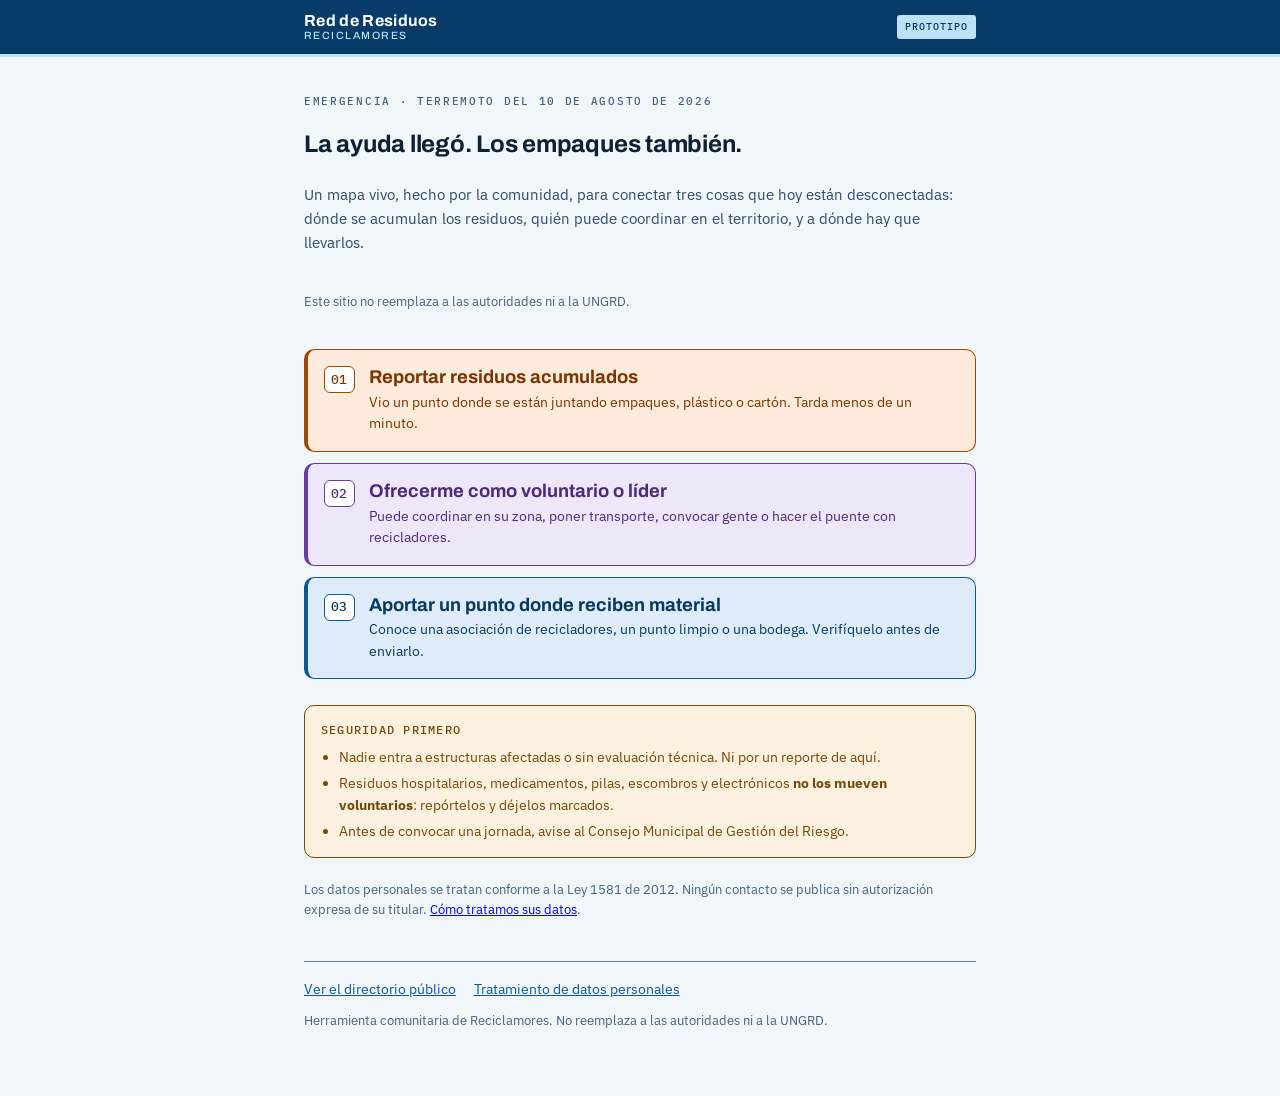
==== commit 1bb4edb3: "Quitar la casilla que no publicaba nada, y bajar el aviso de seguridad El formulario de reportes ten" ====
--- a/index.html
+++ b/index.html
@@ -18,7 +18,7 @@
 <link rel="stylesheet" media="print" onload="this.media='all';this.onload=null"
       href="https://fonts.googleapis.com/css2?family=Archivo:wght@500;600;700&family=IBM+Plex+Mono:wght@400;500&family=IBM+Plex+Sans:wght@400;500;600&display=swap">
 <noscript><link rel="stylesheet" href="https://fonts.googleapis.com/css2?family=Archivo:wght@500;600;700&family=IBM+Plex+Mono:wght@400;500&family=IBM+Plex+Sans:wght@400;500;600&display=swap"></noscript>
-<link rel="stylesheet" href="estilos.css">
+<link rel="stylesheet" href="estilos.css?v=3">
 </head>
 <body>
 
@@ -40,16 +40,6 @@
       desconectadas: dónde se acumulan los residuos, quién puede coordinar en el territorio,
       y a dónde hay que llevarlos.</p>
     <p class="fine">Este sitio no reemplaza a las autoridades ni a la UNGRD.</p>
-  </div>
-
-  <div class="note note-warn" style="margin-bottom:1rem">
-    <h3>Seguridad primero</h3>
-    <ul>
-      <li>Nadie entra a estructuras afectadas o sin evaluación técnica. Ni por un reporte de aquí.</li>
-      <li>Residuos hospitalarios, medicamentos, pilas, escombros y electrónicos <strong>no los mueven
-        voluntarios</strong>: repórtelos y déjelos marcados.</li>
-      <li>Antes de convocar una jornada, avise al Consejo Municipal de Gestión del Riesgo.</li>
-    </ul>
   </div>
 
   <div class="cards">
@@ -76,9 +66,20 @@
     </button>
   </div>
 
+  <div class="note note-warn" style="margin-top:1.6rem">
+    <h3>Seguridad primero</h3>
+    <ul>
+      <li>Nadie entra a estructuras afectadas o sin evaluación técnica. Ni por un reporte de aquí.</li>
+      <li>Residuos hospitalarios, medicamentos, pilas, escombros y electrónicos <strong>no los mueven
+        voluntarios</strong>: repórtelos y déjelos marcados.</li>
+      <li>Antes de convocar una jornada, avise al Consejo Municipal de Gestión del Riesgo.</li>
+    </ul>
+  </div>
+
   <p class="fine" style="margin-top:1.4rem">
     Los datos personales se tratan conforme a la Ley 1581 de 2012. Ningún contacto se publica
     sin autorización expresa de su titular.
+    <a href="datos.html">Cómo tratamos sus datos</a>.
   </p>
 </section>
 
@@ -151,11 +152,13 @@
       <input type="tel" id="r-wa" placeholder="300 000 0000">
     </div>
 
-    <div class="check">
-      <input type="checkbox" id="r-cons">
-      <label for="r-cons">Autorizo que mi contacto se publique junto al reporte para que
-        me puedan escribir sobre este punto. Si no lo marca, su número solo lo verá el equipo de moderación.
-        <a href="datos.html" target="_blank" rel="noopener">Cómo tratamos sus datos</a>.</label>
+    <div class="note note-plain">
+      <h3>Su número no se publica</h3>
+      <p style="margin:0">El nombre y el teléfono que ponga aquí <strong>no aparecen
+      en ninguna pantalla pública</strong>, ni marcando nada. Viven en una tabla
+      aparte que solo puede leer el equipo que coordina, y sirven para llamarle si
+      hace falta precisar dónde está el punto.
+      <a href="datos.html" target="_blank" rel="noopener">Cómo tratamos sus datos</a>.</p>
     </div>
 
     <div class="field">
@@ -343,7 +346,7 @@
 
 </div>
 
-<script src="config.js"></script>
+<script src="config.js?v=3"></script>
 <script>
 var LISTAS = {
   dep:["Chocó","Risaralda","Valle del Cauca","Caldas","Quindío","Antioquia","Cauca","Tolima",
@@ -481,8 +484,10 @@
       necesita_gestor: PELIGROSOS.indexOf(val('r-tipo')) > -1,
       notas: val('r-notas'),
       quien_reporta: val('r-quien'),
-      whatsapp: val('r-wa'),
-      publicar_contacto: chk('r-cons')
+      whatsapp: val('r-wa')
+      /* Sin `publicar_contacto`: la vista pública de reportes no expone el
+         contacto en ningún caso, así que la casilla que había aquí prometía
+         una publicación que nunca ocurría. Se quitó en vez de fingirla. */
     }};
   }
   if (cual === 'f2'){
--- a/estilos.css
+++ b/estilos.css
@@ -369,12 +369,19 @@
 .t-voluntarios { --t:var(--t-vol); --t-bg:var(--t-vol-bg); --t-ink:var(--t-vol-ink); }
 .t-puntos      { --t:var(--t-pun); --t-bg:var(--t-pun-bg); --t-ink:var(--t-pun-ink); }
 
-/* La tarjeta de la portada: barra de color a la izquierda y número en el
-   color del tipo, para que las tres se distingan de un vistazo. */
-.card{border-left-color:var(--t, var(--deep))}
-.card:hover{border-left-color:var(--t, var(--deep))}
+/* El color del tipo tiñe la pieza entera, no sólo el borde. Con la franja
+   sola de tres milímetros había que buscarla; con el fondo se distingue de
+   un vistazo y desde lejos, que es como se mira un teléfono en la calle. */
+.card{
+  background:var(--t-bg, var(--surface));
+  border-color:var(--t, var(--line-strong));
+  border-left-color:var(--t, var(--deep));
+}
+.card:hover{border-color:var(--t, var(--deep))}
+.card h2, .card p{color:var(--t-ink, var(--ink))}
 .card-n{
-  color:var(--t-ink, var(--deep)); background:var(--t-bg, var(--surface-2));
+  color:var(--t-ink, var(--deep)); background:var(--surface);
+  border:1px solid var(--t, var(--line-strong));
   border-radius:6px; padding:.15rem .4rem; align-self:flex-start;
 }
 
@@ -388,12 +395,25 @@
   letter-spacing:.1em; text-transform:uppercase; font-weight:500;
 }
 
-/* Ficha: el borde izquierdo dice de qué tipo es. */
-.ficha{border-left-color:var(--t, var(--line-strong))}
+/* Ficha: el fondo entero dice de qué tipo es. */
+.ficha{
+  background:var(--t-bg, var(--surface));
+  border-color:var(--t, var(--line-strong));
+  border-left-color:var(--t, var(--line-strong));
+}
+/* Sobre el fondo teñido, el texto secundario necesita su propio tono: el
+   gris de siempre se pierde contra el pastel. */
+.ficha dt, .ficha .ficha-meta{color:var(--t-ink, var(--ink-3)); opacity:.85}
+.ficha dd, .ficha h3{color:var(--t-ink, var(--ink))}
+/* Lo que va dentro (avisos, foto, campos del formulario) se levanta sobre
+   el fondo del papel para que no se confunda con la ficha. */
+.ficha input, .ficha select, .ficha textarea{background:var(--surface)}
+.ficha .acciones{border-top-color:var(--t, var(--line))}
 
 /* Pestaña activa: subrayada en el color de su tipo. */
 .tab[aria-selected="true"]{border-bottom-color:var(--t, var(--hivis))}
 .tab[aria-selected="true"] .n{background:var(--t-bg, var(--surface-2)); color:var(--t-ink, var(--ink-2))}
 
-/* Etiqueta con el color del tipo. */
-.pill-tipo{background:var(--t-bg); border-color:var(--t); color:var(--t-ink)}
+/* Etiqueta del tipo: en negativo sobre la ficha teñida, para que se lea.
+   Si usara `--t-bg` como fondo desaparecería dentro de su propia ficha. */
+.pill-tipo{background:var(--surface); border-color:var(--t); color:var(--t-ink)}
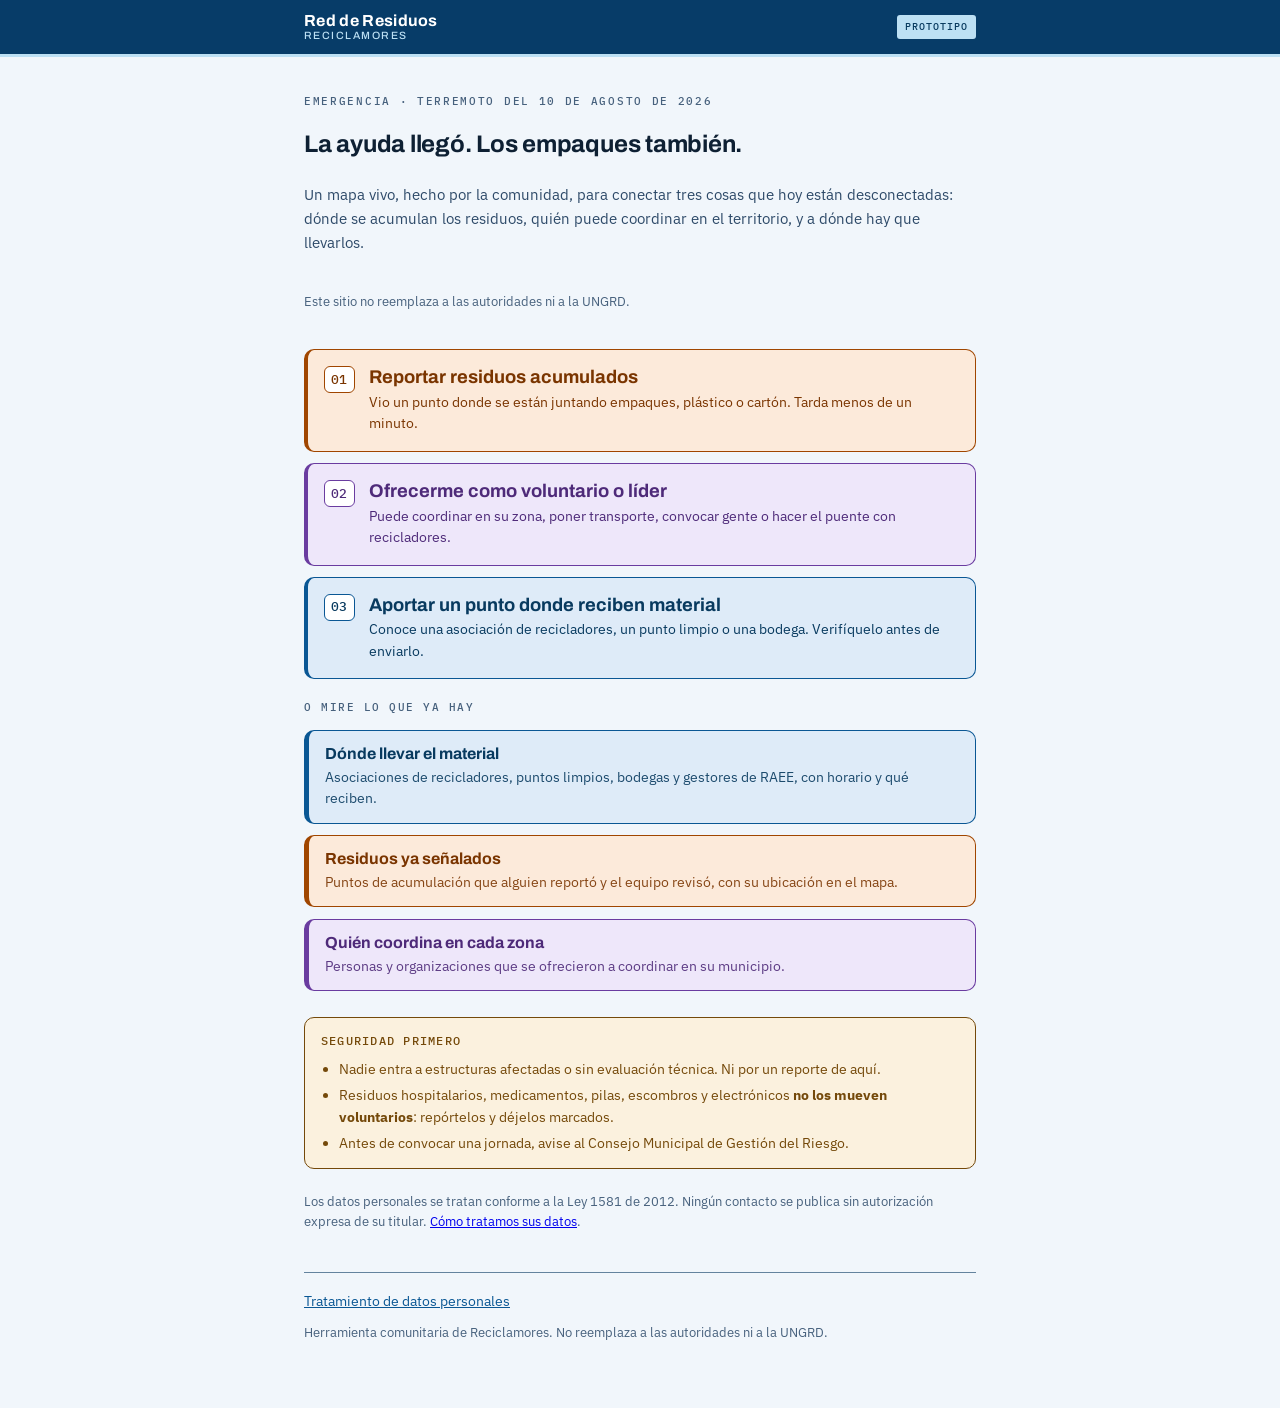
==== commit 367f0a7a: "Una pagina por tipo en el directorio, enlazadas desde la portada El directorio era una pagina con tr" ====
--- a/index.html
+++ b/index.html
@@ -18,7 +18,7 @@
 <link rel="stylesheet" media="print" onload="this.media='all';this.onload=null"
       href="https://fonts.googleapis.com/css2?family=Archivo:wght@500;600;700&family=IBM+Plex+Mono:wght@400;500&family=IBM+Plex+Sans:wght@400;500;600&display=swap">
 <noscript><link rel="stylesheet" href="https://fonts.googleapis.com/css2?family=Archivo:wght@500;600;700&family=IBM+Plex+Mono:wght@400;500&family=IBM+Plex+Sans:wght@400;500;600&display=swap"></noscript>
-<link rel="stylesheet" href="estilos.css?v=3">
+<link rel="stylesheet" href="estilos.css?v=4">
 </head>
 <body>
 
@@ -66,6 +66,22 @@
     </button>
   </div>
 
+  <div class="enlaces">
+    <p class="enlaces-t">O mire lo que ya hay</p>
+    <a class="enlace-tipo t-puntos" href="donde-llevarlo.html">
+      <span class="enlace-tipo-t">Dónde llevar el material</span>
+      <span class="enlace-tipo-d">Asociaciones de recicladores, puntos limpios, bodegas y gestores de RAEE, con horario y qué reciben.</span>
+    </a>
+    <a class="enlace-tipo t-reportes" href="residuos.html">
+      <span class="enlace-tipo-t">Residuos ya señalados</span>
+      <span class="enlace-tipo-d">Puntos de acumulación que alguien reportó y el equipo revisó, con su ubicación en el mapa.</span>
+    </a>
+    <a class="enlace-tipo t-voluntarios" href="quien-coordina.html">
+      <span class="enlace-tipo-t">Quién coordina en cada zona</span>
+      <span class="enlace-tipo-d">Personas y organizaciones que se ofrecieron a coordinar en su municipio.</span>
+    </a>
+  </div>
+
   <div class="note note-warn" style="margin-top:1.6rem">
     <h3>Seguridad primero</h3>
     <ul>
@@ -338,7 +354,6 @@
 </section>
 
 <footer class="pie">
-  <a href="directorio.html">Ver el directorio público</a>
   <a href="datos.html">Tratamiento de datos personales</a>
   <p class="fine">Herramienta comunitaria de Reciclamores. No reemplaza a las
   autoridades ni a la UNGRD.</p>
@@ -346,7 +361,7 @@
 
 </div>
 
-<script src="config.js?v=3"></script>
+<script src="config.js?v=4"></script>
 <script>
 var LISTAS = {
   dep:["Chocó","Risaralda","Valle del Cauca","Caldas","Quindío","Antioquia","Cauca","Tolima",
--- a/estilos.css
+++ b/estilos.css
@@ -417,3 +417,35 @@
 /* Etiqueta del tipo: en negativo sobre la ficha teñida, para que se lea.
    Si usara `--t-bg` como fondo desaparecería dentro de su propia ficha. */
 .pill-tipo{background:var(--surface); border-color:var(--t); color:var(--t-ink)}
+
+/* =====================================================================
+   ENLACES A CADA PANTALLA DEL DIRECTORIO
+   Uno por tipo, con el color del tipo. Son enlaces de verdad a páginas
+   distintas, no pestañas: así se pueden compartir por separado y se
+   puede volver atrás.
+   ===================================================================== */
+.enlaces{display:flex; flex-direction:column; gap:.7rem; margin:1.2rem 0}
+.enlaces-t{
+  font-family:"IBM Plex Mono",monospace; font-size:.68rem; letter-spacing:.14em;
+  text-transform:uppercase; color:var(--ink-3); font-weight:500; margin:0 0 .2rem;
+}
+.enlace-tipo{
+  display:flex; flex-direction:column; gap:.15rem;
+  background:var(--t-bg, var(--surface));
+  border:1px solid var(--t, var(--line-strong));
+  border-left-width:5px;
+  border-radius:var(--r); padding:.85rem 1rem; text-decoration:none;
+}
+.enlace-tipo:hover{border-color:var(--t, var(--deep)); text-decoration:none}
+.enlace-tipo-t{
+  font-family:Archivo,system-ui,sans-serif; font-weight:700; font-size:1rem;
+  color:var(--t-ink, var(--ink)); line-height:1.25;
+}
+.enlace-tipo-d{font-size:.85rem; color:var(--t-ink, var(--ink-2)); opacity:.9}
+
+/* Cuántos resultados hay. Nunca se queda en blanco: si la consulta falla
+   lo dice, en vez de dejar un número viejo al lado de una lista vacía. */
+.cuenta{
+  font-family:"IBM Plex Mono",monospace; font-size:.75rem; letter-spacing:.06em;
+  color:var(--ink-3); margin:.2rem 0 0;
+}
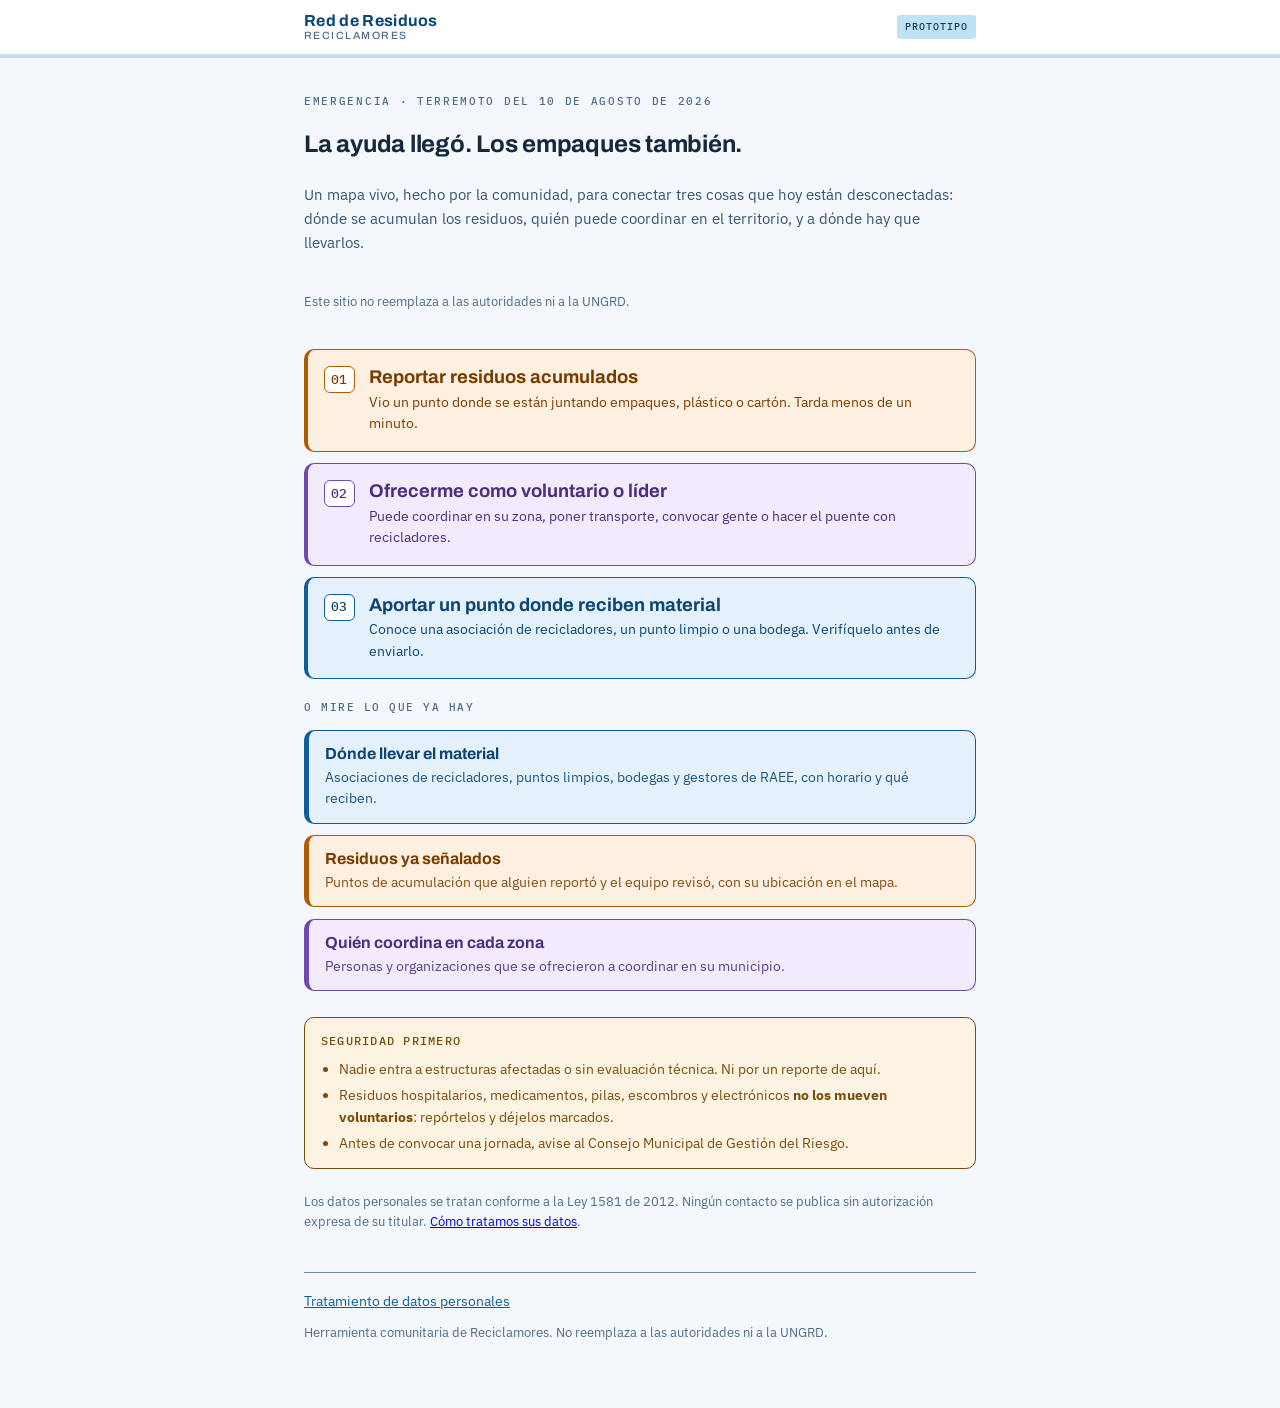
==== commit 5faa000d: "Una sola paleta, de dia: fuera el modo oscuro El sitio respetaba el modo oscuro del sistema y en un " ====
--- a/index.html
+++ b/index.html
@@ -5,7 +5,7 @@
 <meta name="viewport" content="width=device-width, initial-scale=1">
 <title>Red de Residuos</title>
 <meta name="description" content="Reportar residuos acumulados tras el terremoto, ofrecerse como voluntario o aportar un punto donde reciben material. Chocó y departamentos vecinos.">
-<meta name="color-scheme" content="light dark">
+<meta name="color-scheme" content="light">
 <link rel="preconnect" href="https://fonts.googleapis.com">
 <link rel="preconnect" href="https://fonts.gstatic.com" crossorigin>
 <!-- Las tipografías se cargan sin bloquear el pintado. Un <link rel=stylesheet>
@@ -18,7 +18,7 @@
 <link rel="stylesheet" media="print" onload="this.media='all';this.onload=null"
       href="https://fonts.googleapis.com/css2?family=Archivo:wght@500;600;700&family=IBM+Plex+Mono:wght@400;500&family=IBM+Plex+Sans:wght@400;500;600&display=swap">
 <noscript><link rel="stylesheet" href="https://fonts.googleapis.com/css2?family=Archivo:wght@500;600;700&family=IBM+Plex+Mono:wght@400;500&family=IBM+Plex+Sans:wght@400;500;600&display=swap"></noscript>
-<link rel="stylesheet" href="estilos.css?v=4">
+<link rel="stylesheet" href="estilos.css?v=5">
 </head>
 <body>
 
@@ -361,7 +361,7 @@
 
 </div>
 
-<script src="config.js?v=4"></script>
+<script src="config.js?v=5"></script>
 <script>
 var LISTAS = {
   dep:["Chocó","Risaralda","Valle del Cauca","Caldas","Quindío","Antioquia","Cauca","Tolima",
--- a/estilos.css
+++ b/estilos.css
@@ -7,84 +7,49 @@
    ===================================================================== */
 
 /* =====================================================================
-   PALETA
-   Blanco, azul y pasteles.
-
-   REGLA QUE NO SE PUEDE ROMPER: los tres bloques de abajo definen
-   EXACTAMENTE los mismos tokens. La versión anterior olvidaba `--ink` e
-   `--ink-2` en el bloque de la media query, así que en un móvil puesto en
-   modo oscuro el texto quedaba casi negro sobre fondo casi negro: el
-   titular medía 1,06:1 de contraste, o sea invisible. Hay una prueba en
-   pruebas/navegador.mjs que compara los tres juegos de tokens para que no
-   vuelva a pasar.
-
-   Todo el texto llega al mínimo de la norma de accesibilidad (4,5:1, y
-   3:1 en los titulares grandes) en los dos modos. Se comprueba solo.
+   PALETA · una sola, de día
+
+   No hay modo oscuro, y es a propósito. Esto se usa de día, en la calle,
+   con el teléfono a pleno sol y a menudo por gente que no eligió el modo
+   oscuro sino que se lo puso el sistema. Respetarlo hacía que la
+   herramienta pareciera otra cosa. Una sola paleta clara también quita de
+   en medio toda una clase de fallos: la anterior tenía el modo oscuro roto
+   porque un bloque olvidaba dos tokens, y el texto quedaba casi invisible.
+
+   Blanco, azul y pasteles. Todo el texto llega al mínimo de la norma de
+   accesibilidad —4,5:1, y 3:1 en titulares grandes— y se comprueba solo
+   en pruebas/navegador.mjs, midiendo sobre la página ya pintada.
+
+   Si algún día hace falta modo oscuro, hay que definir TODOS estos tokens
+   en el bloque nuevo. Hay una prueba que lo exige.
    ===================================================================== */
 :root{
-  /* fondos */
-  --paper:#F1F6FB; --surface:#FFFFFF; --surface-2:#E3EDF7;
+  color-scheme: light;
+
+  /* fondos: papel con un punto de azul, para que no sea un blanco de oficina */
+  --paper:#F4F8FC; --surface:#FFFFFF; --surface-2:#E9F1F9;
   /* texto */
-  --ink:#0E2033; --ink-2:#2E4A69; --ink-3:#47617D;
-  /* líneas: `--line` separa por dentro, `--line-strong` dibuja el borde
-     de lo que es una pieza (tarjeta, ficha, campo). */
-  --line:#B8CEE0; --line-strong:#64839E;
+  --ink:#16283C; --ink-2:#39536F; --ink-3:#516B87;
+  /* líneas: `--line` separa por dentro, `--line-strong` dibuja el borde de
+     una pieza (tarjeta, ficha, campo) */
+  --line:#CBDDEC; --line-strong:#6E8DAA;
   /* azul de marca */
-  --deep:#0A5794; --deep-ink:#073C68;
-  --sobre-deep:#FFFFFF; --sobre-deep-ink:#FFFFFF;
-  /* pastel de acento: relleno claro, texto oscuro encima */
-  --hivis:#BCE0F4; --hivis-ink:#083A5F;
-  /* estados */
-  --danger:#9E2018; --danger-bg:#FCEBE9;
-  --warn:#74490A;   --warn-bg:#FBF1DE;
-  --ok:#0C6543;     --ok-bg:#E2F3EB;
-  --focus:#0A5794;
+  --deep:#0F5E9C; --deep-ink:#0B4676;
+  --sobre-deep:#FFFFFF;
+  /* acento pastel: relleno claro, texto oscuro encima */
+  --hivis:#BFE3F5; --hivis-ink:#0A3E63;
+  /* estados, en pastel */
+  --danger:#9C2118; --danger-bg:#FDEDEB;
+  --warn:#7A4C0A;   --warn-bg:#FCF3E2;
+  --ok:#0F6647;     --ok-bg:#E5F4ED;
+  --focus:#0F5E9C;
 
   /* UN COLOR POR TIPO. El mismo en el formulario, en el directorio y en la
-     moderación: si un reporte es ámbar en un sitio, es ámbar en los tres.
-     `--t-*-ink` es el texto que va sobre `--t-*-bg`, no sobre el papel. */
-  --t-rep:#A04600; --t-rep-bg:#FCEADA; --t-rep-ink:#7A3500;
-  --t-vol:#6A3CA0; --t-vol-bg:#EEE7FA; --t-vol-ink:#4E2A79;
-  --t-pun:#0A5794; --t-pun-bg:#DEEBF8; --t-pun-ink:#083A5F;
-
-  --r:10px; --maxw:44rem;
-}
-
-/* Modo oscuro del sistema. Mismos tokens que arriba, sin faltar ninguno. */
-@media (prefers-color-scheme:dark){
-  :root:not([data-theme="light"]){
-    --paper:#0B1621; --surface:#12222F; --surface-2:#1A2E3E;
-    --ink:#E9F2F9; --ink-2:#BCCDDC; --ink-3:#97ADC0;
-    --line:#2C4256; --line-strong:#5A7B96;
-    --deep:#7BC3F1; --deep-ink:#081924;
-    --sobre-deep:#04121C; --sobre-deep-ink:#E9F2F9;
-    --hivis:#8ED2F4; --hivis-ink:#042031;
-    --danger:#FFA79D; --danger-bg:#3A1611;
-    --warn:#F2C273;   --warn-bg:#33250B;
-    --ok:#84D8AB;     --ok-bg:#0B2A1C;
-    --focus:#7BC3F1;
-    --t-rep:#F2A96A; --t-rep-bg:#33200C; --t-rep-ink:#F7C79A;
-    --t-vol:#C6A8F2; --t-vol-bg:#251A38; --t-vol-ink:#D8C3F7;
-    --t-pun:#7BC3F1; --t-pun-bg:#0E2637; --t-pun-ink:#A9D8F6;
-    --r:10px; --maxw:44rem;
-  }
-}
-
-/* Modo oscuro elegido a mano. Idéntico al de arriba. */
-:root[data-theme="dark"]{
-  --paper:#0B1621; --surface:#12222F; --surface-2:#1A2E3E;
-  --ink:#E9F2F9; --ink-2:#BCCDDC; --ink-3:#97ADC0;
-  --line:#2C4256; --line-strong:#5A7B96;
-  --deep:#7BC3F1; --deep-ink:#081924;
-  --sobre-deep:#04121C; --sobre-deep-ink:#E9F2F9;
-  --hivis:#8ED2F4; --hivis-ink:#042031;
-  --danger:#FFA79D; --danger-bg:#3A1611;
-  --warn:#F2C273;   --warn-bg:#33250B;
-  --ok:#84D8AB;     --ok-bg:#0B2A1C;
-  --focus:#7BC3F1;
-  --t-rep:#F2A96A; --t-rep-bg:#33200C; --t-rep-ink:#F7C79A;
-  --t-vol:#C6A8F2; --t-vol-bg:#251A38; --t-vol-ink:#D8C3F7;
-  --t-pun:#7BC3F1; --t-pun-bg:#0E2637; --t-pun-ink:#A9D8F6;
+     moderación. `--t-*-ink` es el texto que va sobre `--t-*-bg`. */
+  --t-rep:#B25A00; --t-rep-bg:#FDF0E0; --t-rep-ink:#7A3D00;
+  --t-vol:#7048B0; --t-vol-bg:#F2EBFC; --t-vol-ink:#4E2E80;
+  --t-pun:#0F5E9C; --t-pun-bg:#E4F0FA; --t-pun-ink:#0B4676;
+
   --r:10px; --maxw:44rem;
 }
 
@@ -96,10 +61,14 @@
 }
 .wrap{max-width:var(--maxw); margin:0 auto; padding:0 1rem 4rem}
 
-/* ---------- header ---------- */
+/* ---------- header ----------
+   Antes era una franja azul muy oscura. Era lo primero que se veía y lo
+   que más pesaba en la impresión de conjunto. Ahora es papel, con el
+   acento pastel sujetándola por abajo. */
 .top{
-  position:sticky; top:0; z-index:20; background:var(--deep-ink);
+  position:sticky; top:0; z-index:20; background:var(--surface);
   border-bottom:3px solid var(--hivis);
+  box-shadow:0 1px 0 var(--line);
 }
 .top-in{
   max-width:var(--maxw); margin:0 auto; padding:.7rem 1rem;
@@ -107,10 +76,10 @@
 }
 .mark{
   font-family:Archivo,system-ui,sans-serif; font-weight:700; font-size:1rem;
-  letter-spacing:.02em; color:var(--sobre-deep-ink); line-height:1.2;
+  letter-spacing:.02em; color:var(--deep-ink); line-height:1.2;
 }
 .mark span{display:block; font-size:.66rem; font-weight:500; letter-spacing:.14em;
-  text-transform:uppercase; color:var(--hivis)}
+  text-transform:uppercase; color:var(--ink-3)}
 .proto{
   margin-left:auto; font-family:"IBM Plex Mono",monospace; font-size:.62rem;
   letter-spacing:.1em; text-transform:uppercase;
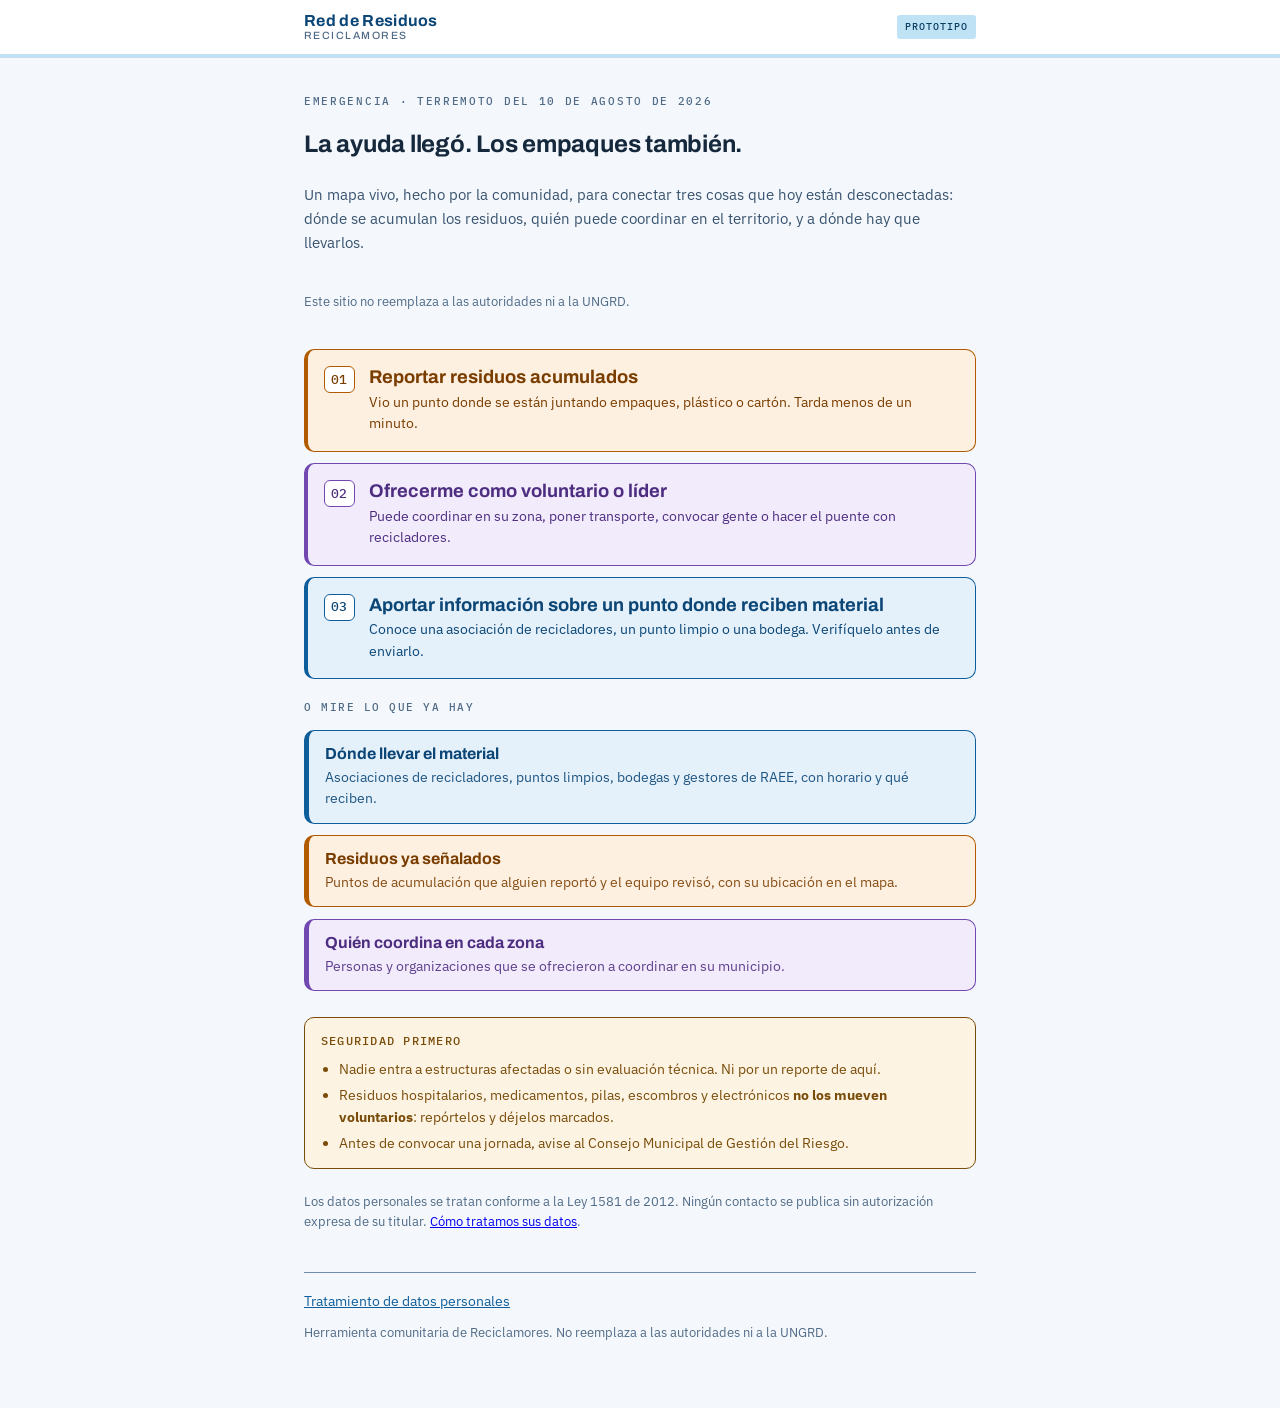
==== commit 1cc32db4: "Moderacion: fichas plegadas, filtros sueltos, contadores reales y confirmar sin el navegador CONFIRM" ====
--- a/index.html
+++ b/index.html
@@ -18,7 +18,7 @@
 <link rel="stylesheet" media="print" onload="this.media='all';this.onload=null"
       href="https://fonts.googleapis.com/css2?family=Archivo:wght@500;600;700&family=IBM+Plex+Mono:wght@400;500&family=IBM+Plex+Sans:wght@400;500;600&display=swap">
 <noscript><link rel="stylesheet" href="https://fonts.googleapis.com/css2?family=Archivo:wght@500;600;700&family=IBM+Plex+Mono:wght@400;500&family=IBM+Plex+Sans:wght@400;500;600&display=swap"></noscript>
-<link rel="stylesheet" href="estilos.css?v=5">
+<link rel="stylesheet" href="estilos.css?v=6">
 </head>
 <body>
 
@@ -60,7 +60,7 @@
     <button class="card t-puntos" onclick="go('f3')">
       <span class="card-n">03</span>
       <span>
-        <h2>Aportar un punto donde reciben material</h2>
+        <h2>Aportar información sobre un punto donde reciben material</h2>
         <p>Conoce una asociación de recicladores, un punto limpio o una bodega. Verifíquelo antes de enviarlo.</p>
       </span>
     </button>
@@ -327,8 +327,23 @@
       <input type="text" id="d-per">
     </div>
     <div class="field">
-      <label for="d-tel">Teléfono o WhatsApp <span class="req">*</span></label>
-      <input type="tel" id="d-tel" required>
+      <label for="d-tel">Teléfono o WhatsApp del punto <span class="req">*</span></label>
+      <input type="tel" id="d-tel" required inputmode="tel">
+      <p class="hint">Este número se publica en el directorio, para que la gente
+      pueda llamar antes de llevar material.</p>
+    </div>
+    <div class="field">
+      <label for="d-recic">Teléfono del reciclador que trabaja ahí</label>
+      <input type="tel" id="d-recic" inputmode="tel">
+      <p class="hint">Si hay una persona concreta que recoge en ese punto y le
+      dio su número, póngalo. <strong>También se publica</strong>, así que
+      pregúntele antes.</p>
+    </div>
+    <div class="field">
+      <label for="d-suyo">Su teléfono <span class="req">*</span></label>
+      <input type="tel" id="d-suyo" required inputmode="tel">
+      <p class="hint">El de usted, que está rellenando esto. <strong>No se
+      publica</strong>: sirve para preguntarle si algo del punto no cuadra.</p>
     </div>
     <div class="field">
       <label for="d-como">¿Cómo debe llegar el material?</label>
@@ -343,7 +358,7 @@
     la respuesta a la emergencia, y su almacenamiento en servidores fuera de
     Colombia. Puede pedir que se borren cuando quiera.
     <a href="datos.html" target="_blank" rel="noopener">Leer el aviso completo</a>.</p>
-    <button type="submit" class="submit">Proponer al directorio</button>
+    <button type="submit" class="submit">Aportar al directorio</button>
   </form>
 </section>
 
@@ -361,7 +376,7 @@
 
 </div>
 
-<script src="config.js?v=5"></script>
+<script src="config.js?v=6"></script>
 <script>
 var LISTAS = {
   dep:["Chocó","Risaralda","Valle del Cauca","Caldas","Quindío","Antioquia","Cauca","Tolima",
@@ -369,8 +384,13 @@
   tipo:["Plástico (botellas, empaques)","Icopor","Cartón y papel","Bolsas y plástico film","Vidrio",
         "Latas y metal","Ropa y textiles","Orgánicos / alimentos","Mezclado sin separar",
         "RAEE (electrónicos)","Peligrosos (pilas, medicamentos)","Escombros","Otro"],
-  vol:["Menos de 1 m³ (unas pocas bolsas)","1 a 5 m³ (un camión pequeño)",
-       "5 a 20 m³ (un camión grande)","Más de 20 m³","No sé calcularlo"],
+  /* En kilos y no en metros cúbicos: nadie estima un volumen mirando un
+     montón en la calle. El anclaje entre paréntesis es lo que hace la
+     pregunta contestable. Tienen que coincidir exactamente con el tipo
+     enumerado del motor; si no, el envío falla al guardar. */
+  vol:["Menos de 20 kg (unas pocas bolsas)","20 a 100 kg (llena una moto o un carrito)",
+       "100 a 500 kg (una camioneta llena)","Más de 500 kg (hace falta un camión)",
+       "No sé calcularlo"],
   sino:["Sí","No","No sé"],
   rol:["Líder de zona","Voluntario de campo","Transporte / vehículo","Bodega o acopio temporal",
        "Comunicación y convocatoria","Contacto institucional","Otro"],
@@ -534,6 +554,8 @@
     recoge_domicilio: val('d-dom'),
     persona_contacto: val('d-per'),
     telefono: val('d-tel'),
+    telefono_reciclador: val('d-recic'),
+    telefono_registra: val('d-suyo'),
     como_llega_material: val('d-como'),
     confirmado_por_llamada: chk('d-lla')
   }};
--- a/estilos.css
+++ b/estilos.css
@@ -418,3 +418,64 @@
   font-family:"IBM Plex Mono",monospace; font-size:.75rem; letter-spacing:.06em;
   color:var(--ink-3); margin:.2rem 0 0;
 }
+
+/* =====================================================================
+   FICHAS PLEGADAS
+   Cada una ocupa una línea hasta que se abre. Con <details> lo hace el
+   navegador: sin JavaScript, con teclado y con lector de pantalla.
+   ===================================================================== */
+details.ficha{padding:0}
+details.ficha > summary{
+  display:flex; align-items:baseline; gap:.5rem; flex-wrap:wrap;
+  padding:.75rem 1rem; cursor:pointer; list-style:none;
+}
+details.ficha > summary::-webkit-details-marker{display:none}
+details.ficha > summary::before{
+  content:'▸'; flex:none; color:var(--t-ink, var(--ink-3));
+  font-size:.8rem; line-height:1.6; transition:transform .12s;
+}
+details.ficha[open] > summary::before{transform:rotate(90deg)}
+details.ficha > summary:hover{background:rgba(0,0,0,.02)}
+details.ficha > summary:focus-visible{outline:3px solid var(--focus); outline-offset:-3px}
+.sum-t{
+  font-family:Archivo,system-ui,sans-serif; font-weight:700; font-size:.95rem;
+  color:var(--t-ink, var(--ink)); flex:1 1 10rem; min-width:0;
+}
+.sum-p{display:flex; gap:.3rem; flex-wrap:wrap}
+.ficha-cuerpo{padding:0 1rem 1rem; border-top:1px solid var(--t, var(--line))}
+.ficha-cuerpo dl{margin-top:.7rem}
+
+/* ---------- casillas de estado ---------- */
+.estados{
+  border:1px solid var(--line-strong); border-radius:var(--r);
+  padding:.7rem .9rem .85rem; margin:1.1rem 0 .2rem; background:var(--surface);
+  display:flex; flex-direction:column; gap:.5rem;
+}
+.estados legend{
+  font-family:"IBM Plex Mono",monospace; font-size:.68rem; letter-spacing:.12em;
+  text-transform:uppercase; color:var(--ink-3); font-weight:500; padding:0 .35rem;
+}
+.estados label{
+  display:flex; align-items:center; gap:.5rem;
+  font-weight:400; font-size:.87rem; cursor:pointer;
+}
+.estados input{width:1.15rem; height:1.15rem; flex:none; accent-color:var(--deep)}
+
+/* =====================================================================
+   PREGUNTAR DENTRO DE LA PÁGINA
+   No se usa confirm(): el navegador ofrece silenciarlo para siempre y
+   entonces los botones de borrar dejan de funcionar sin avisar.
+   ===================================================================== */
+.dialogo-fondo{
+  position:fixed; inset:0; z-index:100; background:rgba(14,32,50,.45);
+  display:flex; align-items:center; justify-content:center; padding:1rem;
+}
+.dialogo{
+  background:var(--surface); border:1px solid var(--line-strong);
+  border-radius:var(--r); padding:1.2rem; max-width:26rem; width:100%;
+  box-shadow:0 12px 32px rgba(14,32,50,.2);
+}
+.dialogo h2{font-size:1.05rem; margin-bottom:.5rem; color:var(--ink)}
+.dialogo p{margin:0; font-size:.9rem; color:var(--ink-2)}
+.dialogo-btns{display:flex; gap:.6rem; justify-content:flex-end; margin-top:1.1rem; flex-wrap:wrap}
+.dialogo-btns .btn{padding:.6rem 1rem}
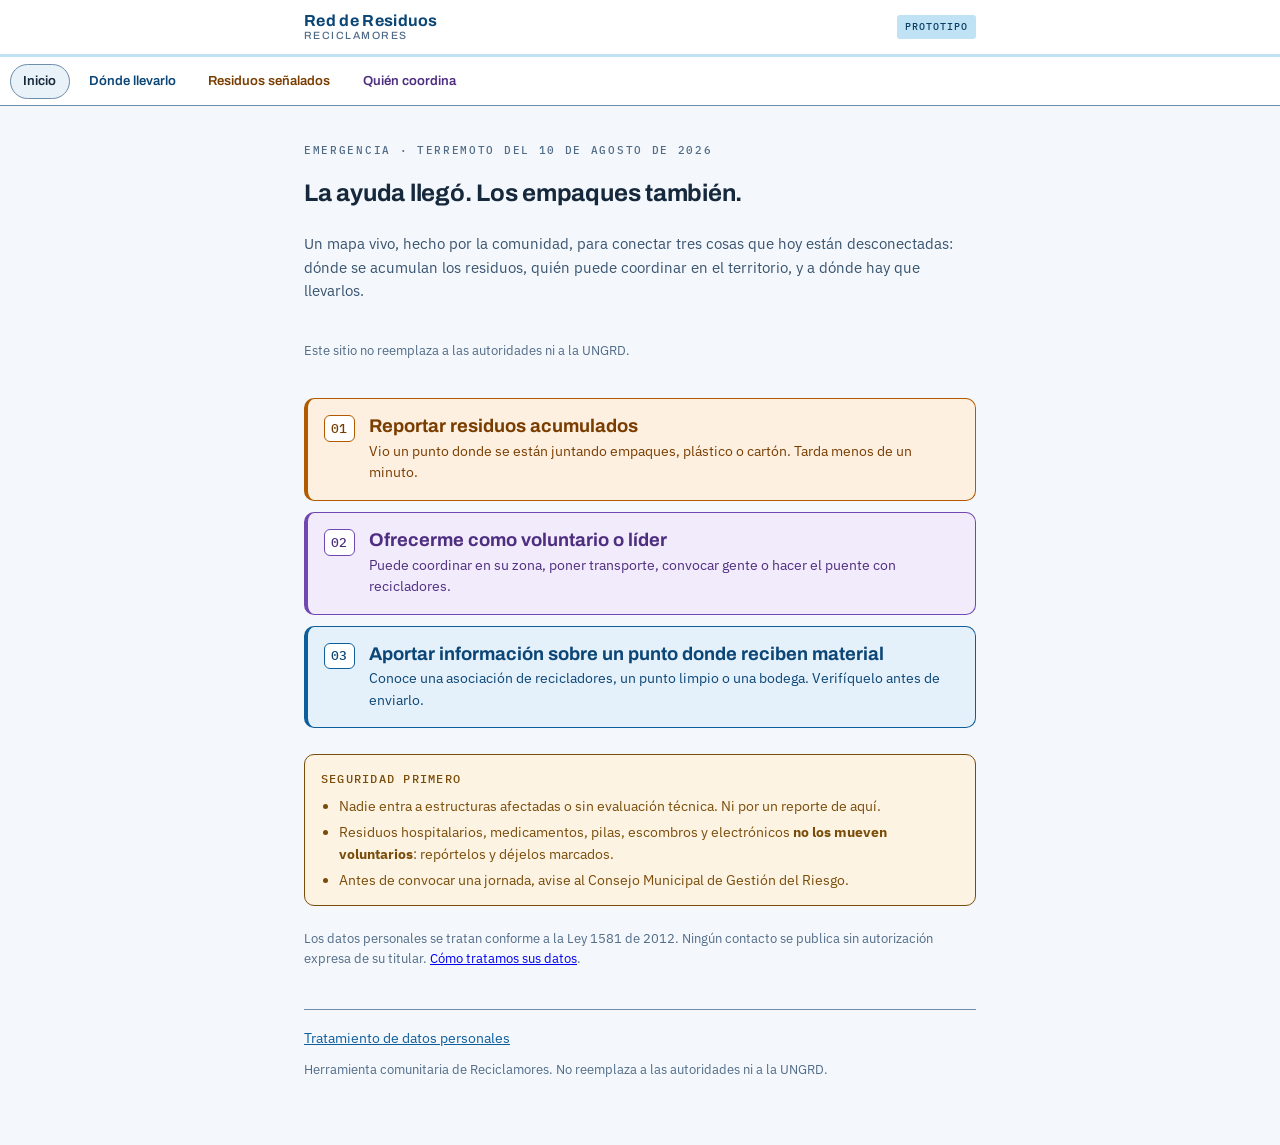
==== commit 7c754cb9: "Ubicacion en los puntos de acopio, y menu fijo arriba GPS EN LOS PUNTOS. El directorio pintaba un en" ====
--- a/index.html
+++ b/index.html
@@ -18,7 +18,7 @@
 <link rel="stylesheet" media="print" onload="this.media='all';this.onload=null"
       href="https://fonts.googleapis.com/css2?family=Archivo:wght@500;600;700&family=IBM+Plex+Mono:wght@400;500&family=IBM+Plex+Sans:wght@400;500;600&display=swap">
 <noscript><link rel="stylesheet" href="https://fonts.googleapis.com/css2?family=Archivo:wght@500;600;700&family=IBM+Plex+Mono:wght@400;500&family=IBM+Plex+Sans:wght@400;500;600&display=swap"></noscript>
-<link rel="stylesheet" href="estilos.css?v=6">
+<link rel="stylesheet" href="estilos.css?v=7">
 </head>
 <body>
 
@@ -28,6 +28,13 @@
     <div class="proto">Prototipo</div>
   </div>
 </header>
+
+<nav class="menu" aria-label="Secciones del sitio">
+  <a class="menu-i" href="index.html" aria-current="page">Inicio</a>
+  <a class="menu-i t-puntos" href="donde-llevarlo.html">Dónde llevarlo</a>
+  <a class="menu-i t-reportes" href="residuos.html">Residuos señalados</a>
+  <a class="menu-i t-voluntarios" href="quien-coordina.html">Quién coordina</a>
+</nav>
 
 <div class="wrap">
 
@@ -66,22 +73,6 @@
     </button>
   </div>
 
-  <div class="enlaces">
-    <p class="enlaces-t">O mire lo que ya hay</p>
-    <a class="enlace-tipo t-puntos" href="donde-llevarlo.html">
-      <span class="enlace-tipo-t">Dónde llevar el material</span>
-      <span class="enlace-tipo-d">Asociaciones de recicladores, puntos limpios, bodegas y gestores de RAEE, con horario y qué reciben.</span>
-    </a>
-    <a class="enlace-tipo t-reportes" href="residuos.html">
-      <span class="enlace-tipo-t">Residuos ya señalados</span>
-      <span class="enlace-tipo-d">Puntos de acumulación que alguien reportó y el equipo revisó, con su ubicación en el mapa.</span>
-    </a>
-    <a class="enlace-tipo t-voluntarios" href="quien-coordina.html">
-      <span class="enlace-tipo-t">Quién coordina en cada zona</span>
-      <span class="enlace-tipo-d">Personas y organizaciones que se ofrecieron a coordinar en su municipio.</span>
-    </a>
-  </div>
-
   <div class="note note-warn" style="margin-top:1.6rem">
     <h3>Seguridad primero</h3>
     <ul>
@@ -111,8 +102,8 @@
     <div class="field gps">
       <label>Ubicación exacta <span class="req">*</span></label>
       <p class="hint">Párese lo más cerca posible del punto y pulse el botón.</p>
-      <button type="button" class="gps-btn" onclick="locate()">Usar mi ubicación actual</button>
-      <div class="gps-out" id="gpsout">Sin ubicación todavía</div>
+      <button type="button" class="gps-btn" onclick="locate('r')">Usar mi ubicación actual</button>
+      <div class="gps-out" id="gpsout-r">Sin ubicación todavía</div>
     </div>
 
     <div class="field">
@@ -302,6 +293,15 @@
       <label for="d-mun">Municipio <span class="req">*</span></label>
       <input type="text" id="d-mun" required>
     </div>
+    <div class="field gps">
+      <label>Ubicación del punto</label>
+      <p class="hint">Si está allí ahora, púlselo. Es lo que convierte la ficha
+      en un enlace que abre el mapa, y en un sitio sin nomenclatura una
+      dirección escrita no basta para llegar.</p>
+      <button type="button" class="gps-btn" onclick="locate('d')">Usar mi ubicación actual</button>
+      <div class="gps-out" id="gpsout-d">Sin ubicación todavía</div>
+    </div>
+
     <div class="field">
       <label for="d-dir">Dirección</label>
       <input type="text" id="d-dir">
@@ -376,7 +376,7 @@
 
 </div>
 
-<script src="config.js?v=6"></script>
+<script src="config.js?v=7"></script>
 <script>
 var LISTAS = {
   dep:["Chocó","Risaralda","Valle del Cauca","Caldas","Quindío","Antioquia","Cauca","Tolima",
@@ -426,20 +426,27 @@
 }
 
 /* ---------- ubicación ---------- */
-var coords = null;
-function locate(){
-  var out = document.getElementById('gpsout');
+/* Dos formularios piden ubicación —el reporte y el punto de acopio— y cada
+   uno guarda la suya. Antes esto era una variable suelta y un identificador
+   fijo, así que sólo podía servir a uno. */
+var coords = { r:null, d:null };
+
+function locate(cual){
+  var out = document.getElementById('gpsout-' + cual);
   if (!navigator.geolocation){
-    out.textContent = 'Este teléfono no permite ubicación automática. Describa el punto de referencia con el mayor detalle posible.';
+    out.textContent = 'Este teléfono no permite ubicación automática. Describa la dirección con el mayor detalle posible.';
     return;
   }
   out.textContent = 'Buscando señal…';
   navigator.geolocation.getCurrentPosition(function(p){
-    coords = { lat:p.coords.latitude, lon:p.coords.longitude, acc:Math.round(p.coords.accuracy) };
-    out.textContent = coords.lat.toFixed(6) + ', ' + coords.lon.toFixed(6) + '  ·  ±' + coords.acc + ' m';
+    var c = { lat:p.coords.latitude, lon:p.coords.longitude, acc:Math.round(p.coords.accuracy) };
+    coords[cual] = c;
+    out.textContent = c.lat.toFixed(6) + ', ' + c.lon.toFixed(6) + '  ·  ±' + c.acc + ' m';
     out.classList.add('set');
+    // Con mucho margen conviene decirlo: ±200 m manda un camión a otra manzana.
+    if (c.acc > 100) out.textContent += '  (poco precisa)';
   }, function(){
-    out.textContent = 'No se pudo obtener la ubicación. Revise los permisos, o describa el punto de referencia con el mayor detalle posible.';
+    out.textContent = 'No se pudo obtener la ubicación. Revise los permisos, o describa la dirección con el mayor detalle posible.';
     out.classList.remove('set');
   }, { enableHighAccuracy:true, timeout:12000 });
 }
@@ -510,9 +517,9 @@
       departamento: val('r-dep'),
       municipio: val('r-mun'),
       referencia: val('r-ref'),
-      lat: coords ? coords.lat : null,
-      lon: coords ? coords.lon : null,
-      precision_m: coords ? coords.acc : null,
+      lat: coords.r ? coords.r.lat : null,
+      lon: coords.r ? coords.r.lon : null,
+      precision_m: coords.r ? coords.r.acc : null,
       tipo_residuo: val('r-tipo'),
       volumen: val('r-vol'),
       riesgo_sanitario: val('r-riesgo'),
@@ -548,6 +555,9 @@
     departamento: val('d-dep'),
     municipio: val('d-mun'),
     direccion: val('d-dir'),
+    lat: coords.d ? coords.d.lat : null,
+    lon: coords.d ? coords.d.lon : null,
+    precision_m: coords.d ? coords.d.acc : null,
     materiales_si: val('d-si'),
     materiales_no: val('d-no'),
     horario: val('d-hor'),
--- a/estilos.css
+++ b/estilos.css
@@ -479,3 +479,35 @@
 .dialogo p{margin:0; font-size:.9rem; color:var(--ink-2)}
 .dialogo-btns{display:flex; gap:.6rem; justify-content:flex-end; margin-top:1.1rem; flex-wrap:wrap}
 .dialogo-btns .btn{padding:.6rem 1rem}
+
+/* =====================================================================
+   MENÚ DE SECCIONES
+   Cuatro enlaces bajo la cabecera, cada uno con el color de su tipo. El
+   de la página en la que se está va relleno; el resto, en línea. En una
+   pantalla estrecha la barra rueda a lo ancho por dentro, y por eso lleva
+   `overflow-x` propio: el resto de la página nunca se desplaza.
+   ===================================================================== */
+.menu{
+  position:sticky; top:0; z-index:19;
+  background:var(--surface); border-bottom:1px solid var(--line-strong);
+  display:flex; gap:.3rem; overflow-x:auto; -webkit-overflow-scrolling:touch;
+  padding:.4rem .6rem; scrollbar-width:none;
+}
+.menu::-webkit-scrollbar{display:none}
+.menu-i{
+  flex:none; text-decoration:none; white-space:nowrap;
+  font-family:Archivo,system-ui,sans-serif; font-weight:600; font-size:.82rem;
+  color:var(--t-ink, var(--ink-2));
+  background:transparent; border:1px solid transparent;
+  border-radius:99px; padding:.4rem .8rem;
+}
+.menu-i:hover{background:var(--t-bg, var(--surface-2)); text-decoration:none}
+.menu-i[aria-current="page"]{
+  background:var(--t-bg, var(--surface-2));
+  border-color:var(--t, var(--line-strong));
+  color:var(--t-ink, var(--ink));
+}
+.menu-i:focus-visible{outline:3px solid var(--focus); outline-offset:-2px}
+
+/* La cabecera y el menú se pegan arriba uno debajo del otro. */
+.top{box-shadow:none}
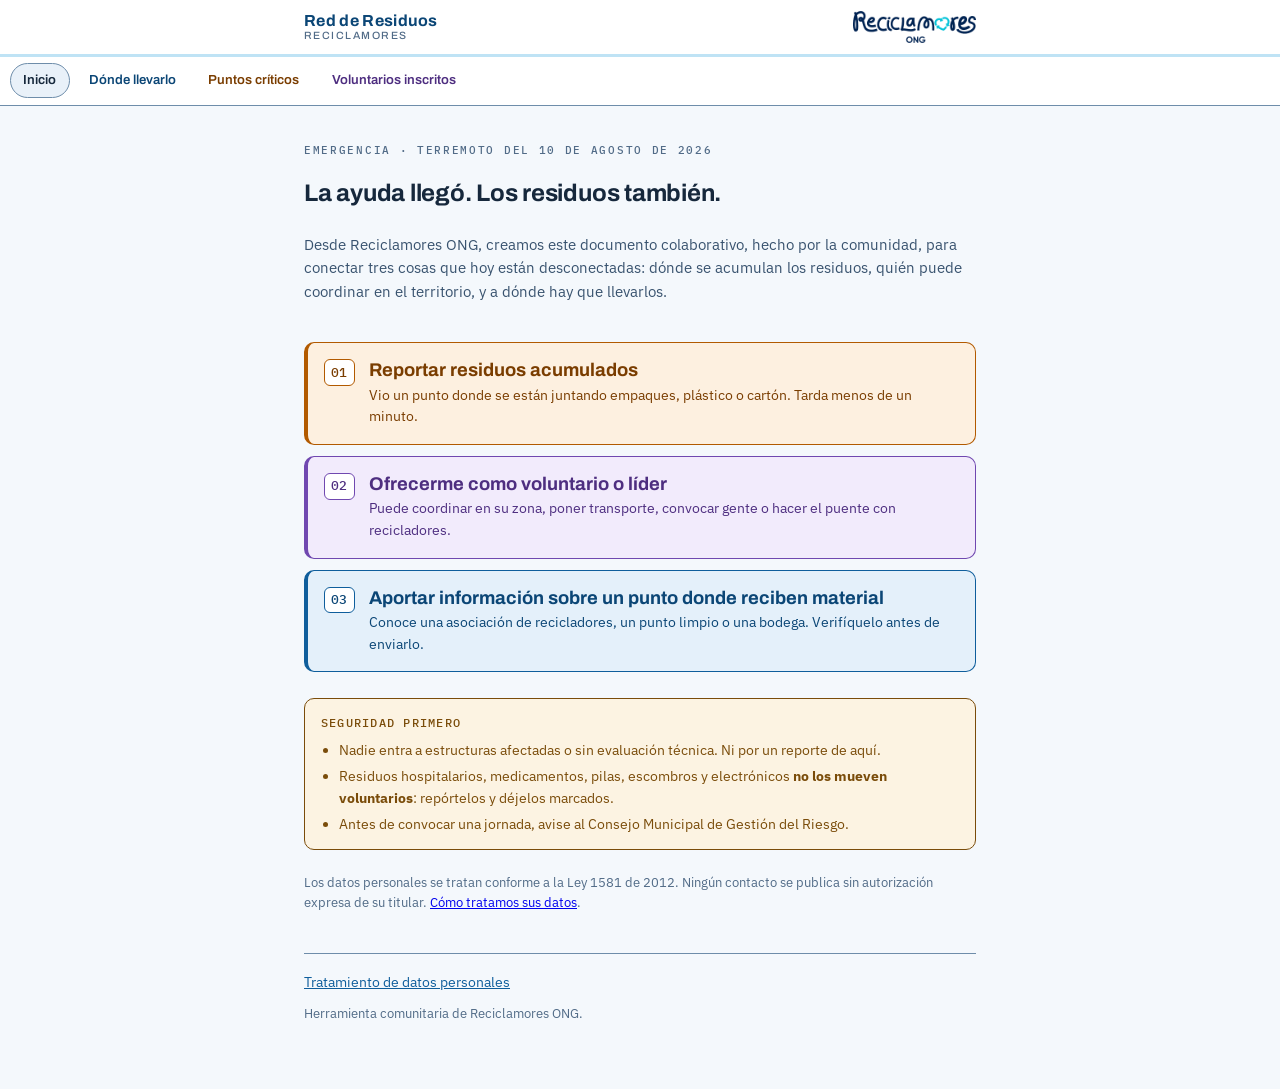
==== commit 65815d20: "Textos nuevos de Reciclamores, nombres de seccion y el logo en la cabecera Portada: "los residuos" e" ====
--- a/index.html
+++ b/index.html
@@ -18,22 +18,23 @@
 <link rel="stylesheet" media="print" onload="this.media='all';this.onload=null"
       href="https://fonts.googleapis.com/css2?family=Archivo:wght@500;600;700&family=IBM+Plex+Mono:wght@400;500&family=IBM+Plex+Sans:wght@400;500;600&display=swap">
 <noscript><link rel="stylesheet" href="https://fonts.googleapis.com/css2?family=Archivo:wght@500;600;700&family=IBM+Plex+Mono:wght@400;500&family=IBM+Plex+Sans:wght@400;500;600&display=swap"></noscript>
-<link rel="stylesheet" href="estilos.css?v=7">
+<link rel="stylesheet" href="estilos.css?v=8">
 </head>
 <body>
 
 <header class="top">
   <div class="top-in">
     <div class="mark">Red de Residuos<span>Reciclamores</span></div>
-    <div class="proto">Prototipo</div>
+    <img class="logo" src="logo.png" width="600" height="156" alt="Reciclamores ONG"
+         onerror="this.remove()">
   </div>
 </header>
 
 <nav class="menu" aria-label="Secciones del sitio">
   <a class="menu-i" href="index.html" aria-current="page">Inicio</a>
   <a class="menu-i t-puntos" href="donde-llevarlo.html">Dónde llevarlo</a>
-  <a class="menu-i t-reportes" href="residuos.html">Residuos señalados</a>
-  <a class="menu-i t-voluntarios" href="quien-coordina.html">Quién coordina</a>
+  <a class="menu-i t-reportes" href="residuos.html">Puntos críticos</a>
+  <a class="menu-i t-voluntarios" href="quien-coordina.html">Voluntarios inscritos</a>
 </nav>
 
 <div class="wrap">
@@ -42,11 +43,10 @@
 <section id="home" class="view on">
   <div class="intro">
     <p class="eyebrow">Emergencia · Terremoto del 10 de agosto de 2026</p>
-    <h1>La ayuda llegó. Los empaques también.</h1>
-    <p class="lede">Un mapa vivo, hecho por la comunidad, para conectar tres cosas que hoy están
-      desconectadas: dónde se acumulan los residuos, quién puede coordinar en el territorio,
-      y a dónde hay que llevarlos.</p>
-    <p class="fine">Este sitio no reemplaza a las autoridades ni a la UNGRD.</p>
+    <h1>La ayuda llegó. Los residuos también.</h1>
+    <p class="lede">Desde Reciclamores ONG, creamos este documento colaborativo, hecho por la
+      comunidad, para conectar tres cosas que hoy están desconectadas: dónde se acumulan los
+      residuos, quién puede coordinar en el territorio, y a dónde hay que llevarlos.</p>
   </div>
 
   <div class="cards">
@@ -94,9 +94,16 @@
 <section id="f1" class="view">
   <button class="back" onclick="go('home')">← Volver</button>
   <p class="eyebrow">Hoja 1</p>
-  <p class="cinta t-reportes">Residuos señalados</p>
+  <p class="cinta t-reportes">Puntos críticos</p>
   <h1>¿Dónde se están acumulando?</h1>
-  <p class="lede">Repórtelo solo si lo vio con sus propios ojos.</p>
+  <p class="lede">En esta sección puedes reportar los lugares donde se ha identificado
+  acumulación de residuos. Muchas veces son los mismos puntos donde llegan las ayudas o
+  los camiones —ya sea con donaciones, insumos u otro tipo de apoyo— y donde también se
+  van acumulando cajas, cintas y otros materiales. También puede tratarse de barrios y
+  sectores que hoy enfrentan dificultades con el manejo de sus residuos. Toda esta
+  información nos ayuda a construir un mapa real del territorio y a conectar esos puntos
+  con quienes pueden atenderlos.</p>
+  <p class="fine">Repórtelo solo si lo vio con sus propios ojos.</p>
 
   <form onsubmit="return done(event,'f1')">
     <div class="field gps">
@@ -185,9 +192,13 @@
 <section id="f2" class="view">
   <button class="back" onclick="go('home')">← Volver</button>
   <p class="eyebrow">Hoja 2</p>
-  <p class="cinta t-voluntarios">Quién coordina</p>
+  <p class="cinta t-voluntarios">Voluntarios inscritos</p>
   <h1>¿Quién coordina en su territorio?</h1>
-  <p class="lede">Personas y colectivos dispuestos a organizar la recogida en su zona.</p>
+  <p class="lede">Este voluntariado está dirigido a quienes quieren aportar tiempo y
+  disposición en el territorio, ya sea apoyando la recolección de residuos o ayudando a
+  coordinar: identificando puntos críticos de acumulación y conectándolos con los
+  recicladores de oficio que pueden gestionarlos. No se requiere experiencia previa, solo
+  el interés de sumar desde donde cada persona pueda hacerlo.</p>
 
   <form onsubmit="return done(event,'f2')">
     <div class="field">
@@ -231,9 +242,8 @@
       <input type="email" id="v-mail">
     </div>
     <div class="field">
-      <label for="v-red">Red social o enlace que permita verificarle</label>
-      <p class="hint">Sirve para confirmar que la persona existe antes de conectarla con una comunidad.</p>
-      <input type="text" id="v-red">
+      <label for="v-red">Instagram</label>
+      <input type="text" id="v-red" placeholder="@usuario" autocapitalize="none" autocorrect="off">
     </div>
 
     <div class="note note-warn">
@@ -269,7 +279,10 @@
   <p class="eyebrow">Hoja 3</p>
   <p class="cinta t-puntos">Dónde llevarlo</p>
   <h1>¿A dónde llevar el material?</h1>
-  <p class="lede">Asociaciones de recicladores, puntos limpios y gestores.</p>
+  <p class="lede">En esta sección puedes reportar asociaciones de recicladores presentes en
+  algunos de los territorios afectados. Esta información nos permite identificar con quién
+  se puede coordinar directamente en cada zona, y facilitar así la conexión entre los
+  puntos críticos y quienes pueden gestionarlos.</p>
 
   <div class="note note-plain" style="margin-top:1rem">
     <p style="margin:0">Antes de enviar este dato, <strong>llame y confirme</strong>. Un teléfono que
@@ -370,13 +383,12 @@
 
 <footer class="pie">
   <a href="datos.html">Tratamiento de datos personales</a>
-  <p class="fine">Herramienta comunitaria de Reciclamores. No reemplaza a las
-  autoridades ni a la UNGRD.</p>
+  <p class="fine">Herramienta comunitaria de Reciclamores ONG.</p>
 </footer>
 
 </div>
 
-<script src="config.js?v=7"></script>
+<script src="config.js?v=8"></script>
 <script>
 var LISTAS = {
   dep:["Chocó","Risaralda","Valle del Cauca","Caldas","Quindío","Antioquia","Cauca","Tolima",
@@ -509,6 +521,20 @@
 }
 
 function val(id){ var e = document.getElementById(id); return e ? e.value : ''; }
+
+/* La gente pega el perfil de mil maneras: con arroba, sin ella, o la
+   dirección entera copiada del navegador. Se guarda siempre igual, con
+   arroba, para que la moderación no tenga que interpretarlo. */
+function instagram(t){
+  t = (t || '').trim();
+  if (!t) return '';
+  // El protocolo es opcional: mucha gente escribe "instagram.com/loquesea".
+  t = t.replace(/^(https?:\/\/)?(www\.)?instagram\.com\//i, '')
+       .replace(/[?#].*$/, '')
+       .replace(/\/+$/, '')
+       .replace(/^@+/, '');
+  return t ? '@' + t : '';
+}
 function chk(id){ return document.getElementById(id).checked; }
 
 function recoger(cual){
@@ -544,7 +570,7 @@
       tiene_vehiculo: val('v-veh'),
       whatsapp: val('v-wa'),
       correo: val('v-mail'),
-      enlace_verificacion: val('v-red'),
+      enlace_verificacion: instagram(val('v-red')),
       acepto_seguridad: chk('v-seg'),
       publicar_contacto: chk('v-cons')
     }};
--- a/estilos.css
+++ b/estilos.css
@@ -511,3 +511,13 @@
 
 /* La cabecera y el menú se pegan arriba uno debajo del otro. */
 .top{box-shadow:none}
+
+/* ---------- logo de Reciclamores en la cabecera ----------
+   Va donde antes estaba la etiqueta "Prototipo". Si el archivo faltara, el
+   `onerror` del propio <img> lo quita en vez de dejar el icono de imagen
+   rota: la cabecera se queda sólo con el nombre, que sigue leyéndose. */
+.logo{
+  margin-left:auto; display:block;
+  height:26px; width:auto; max-width:48vw;
+}
+@media (min-width:26rem){ .logo{height:32px} }
